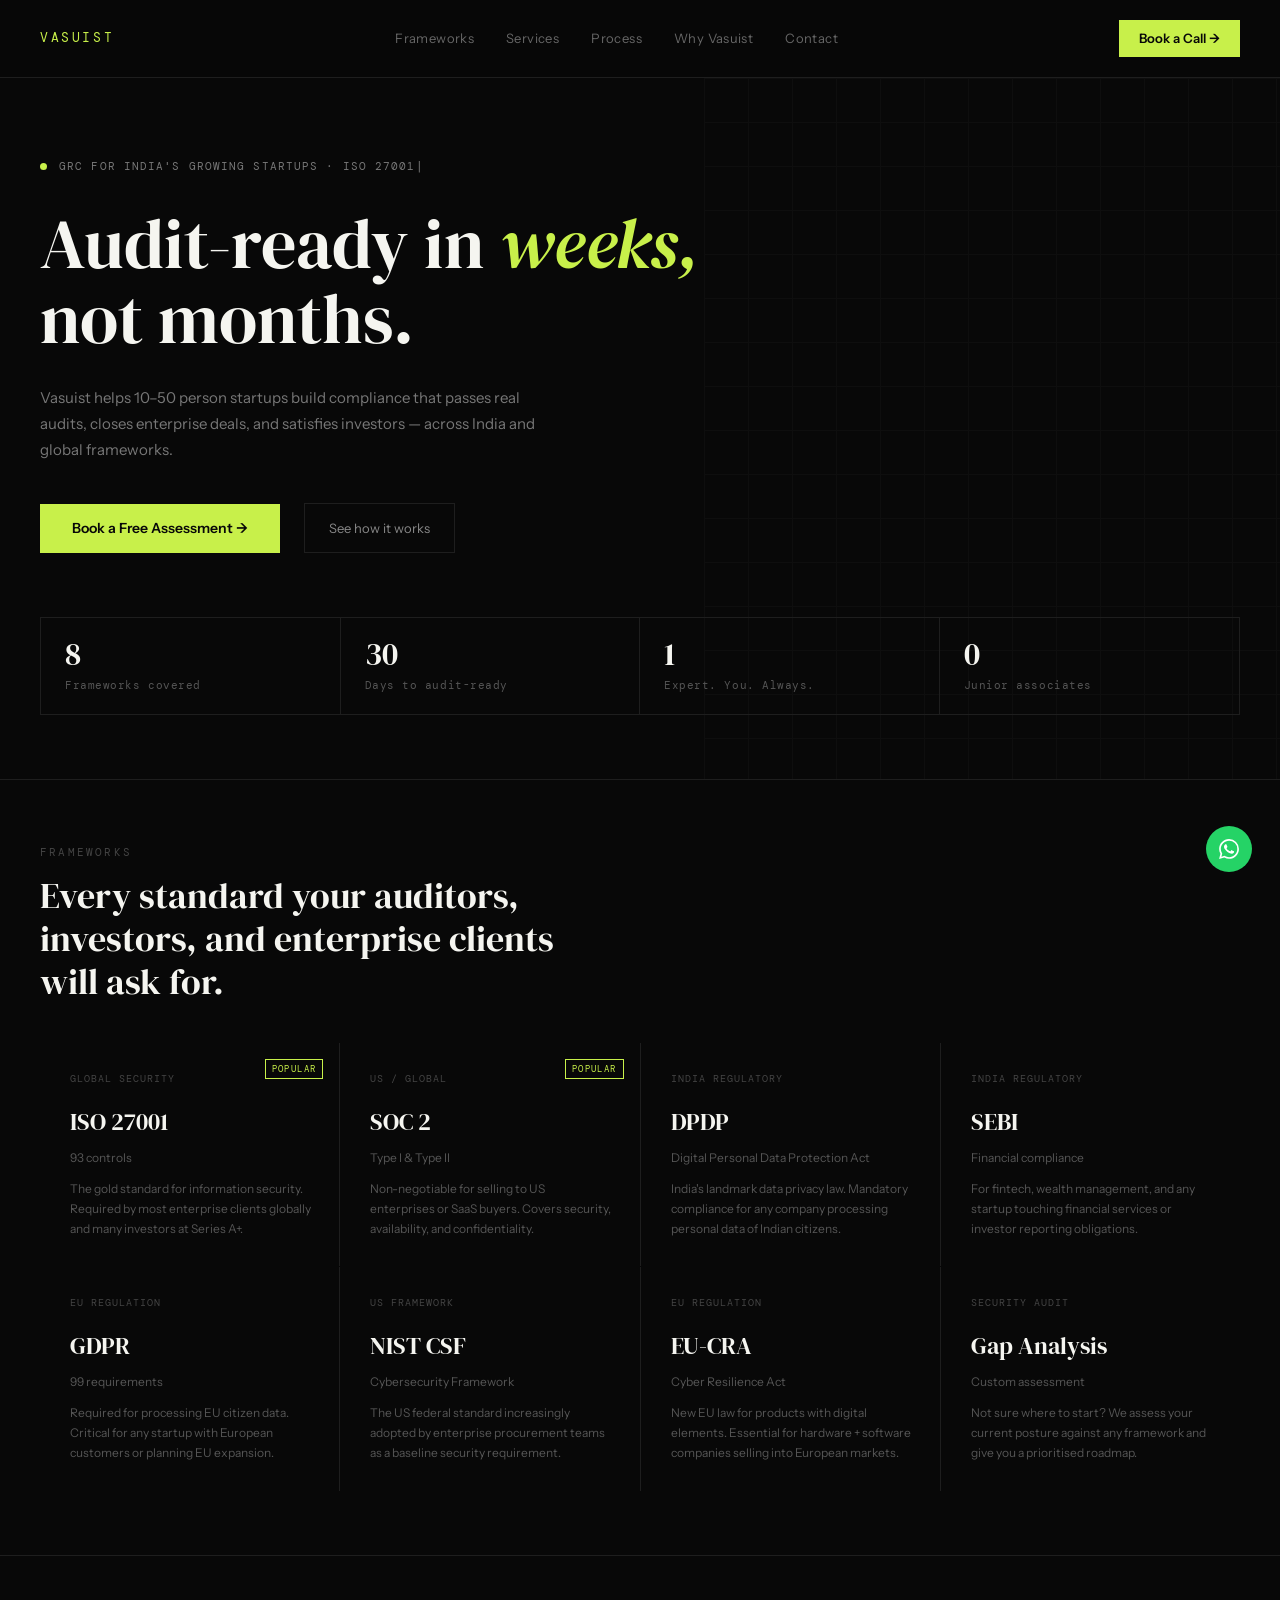
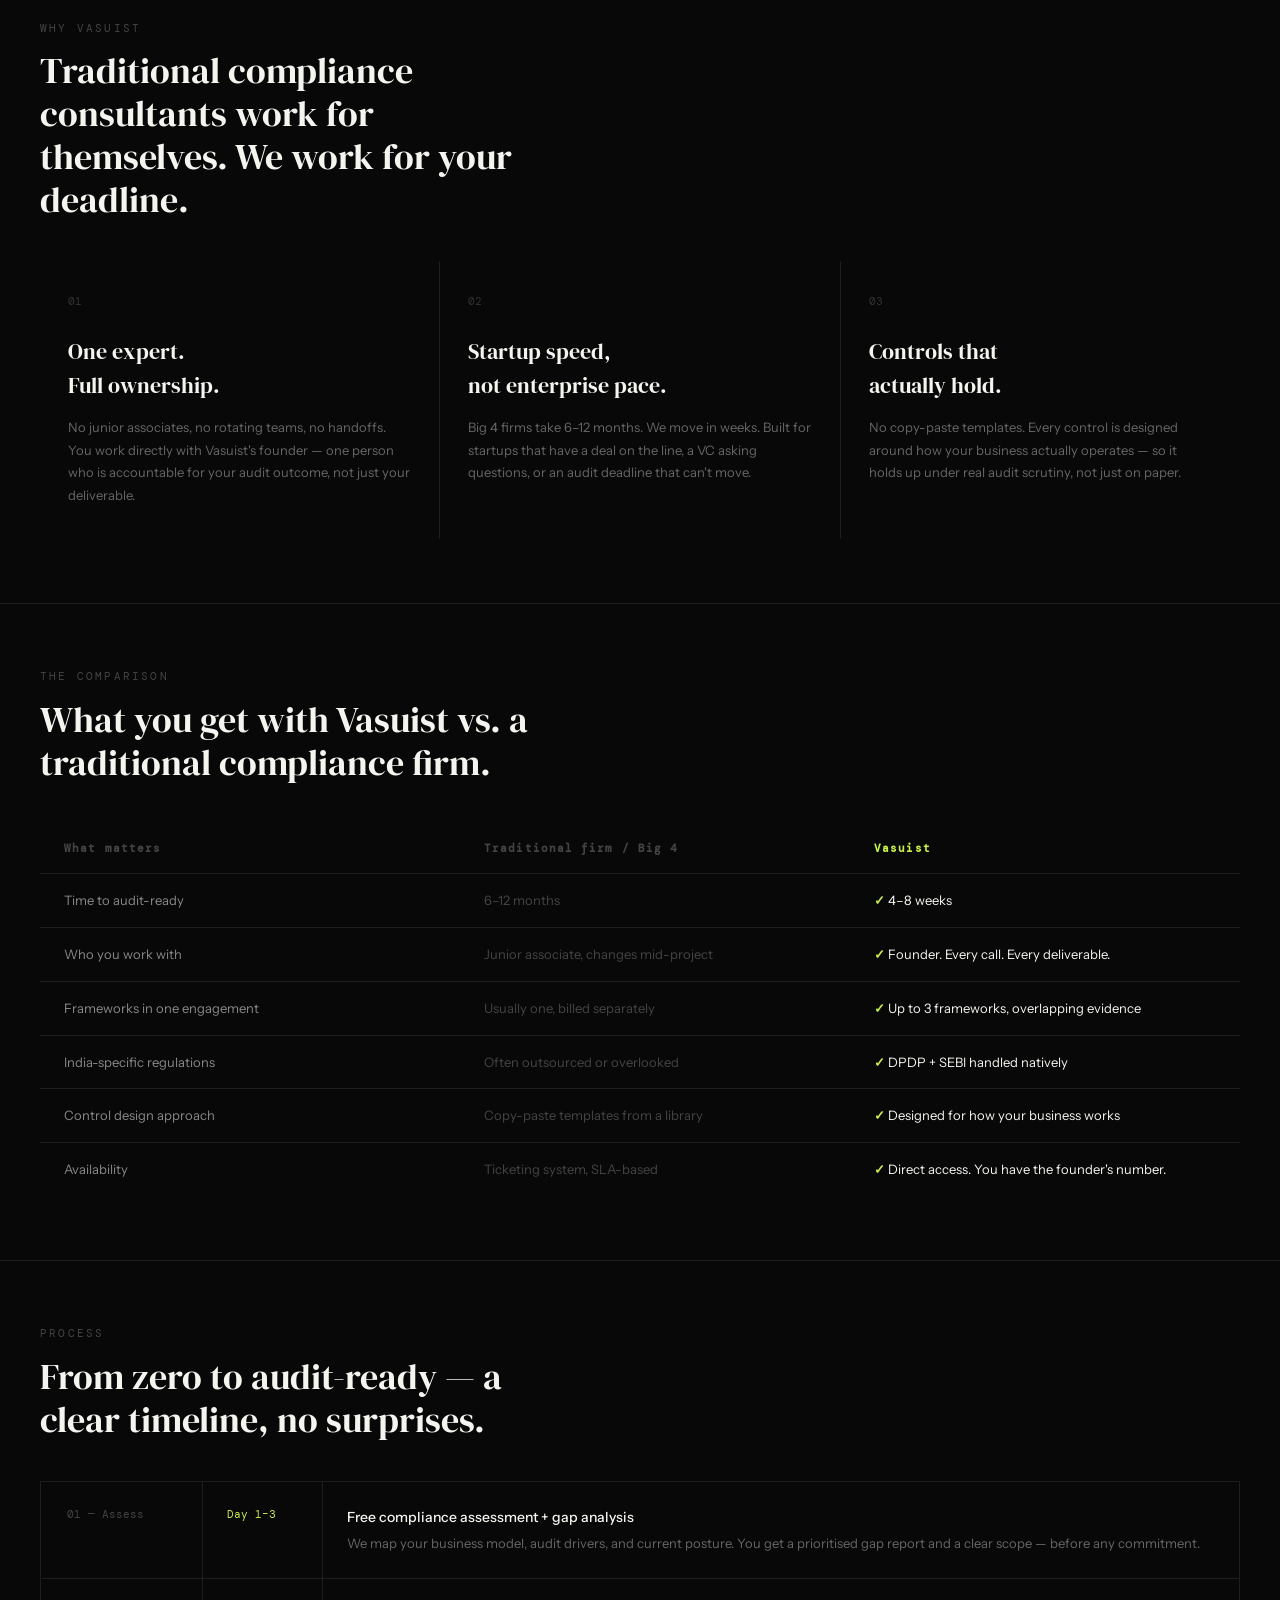
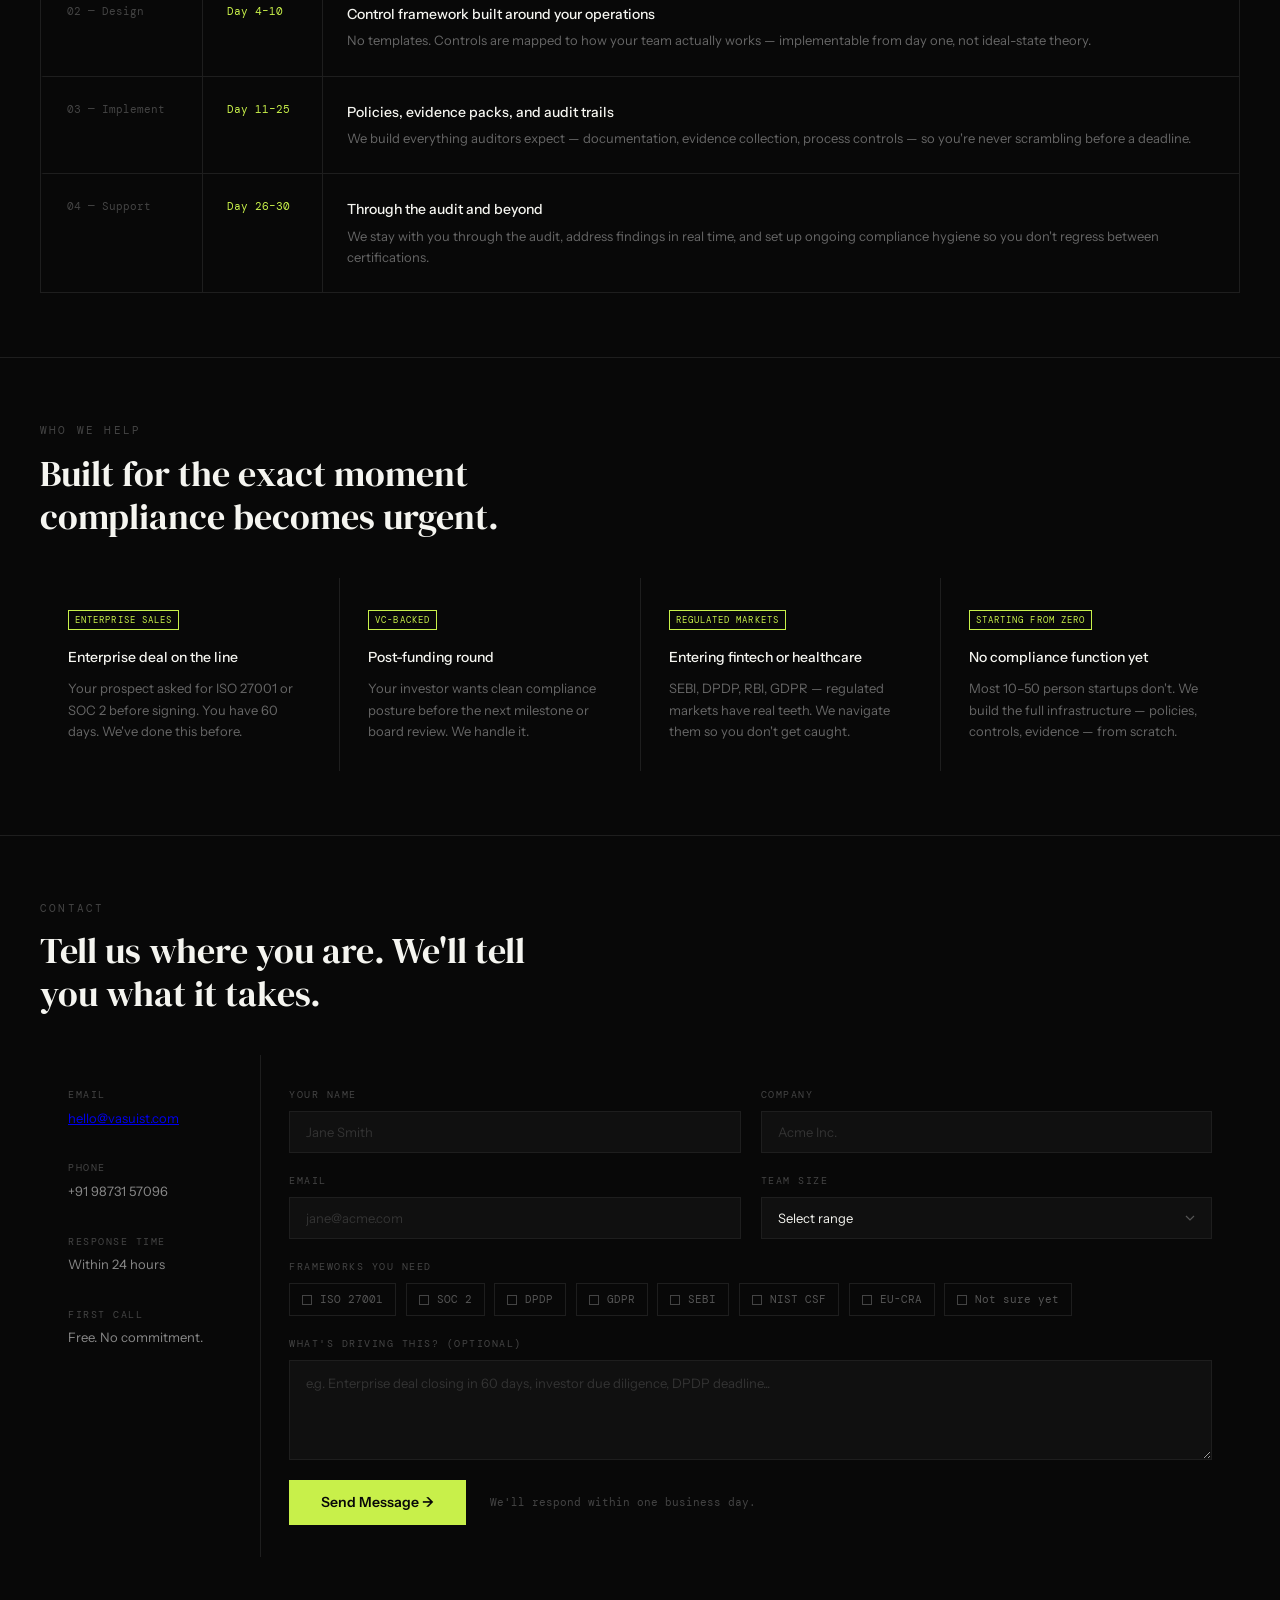
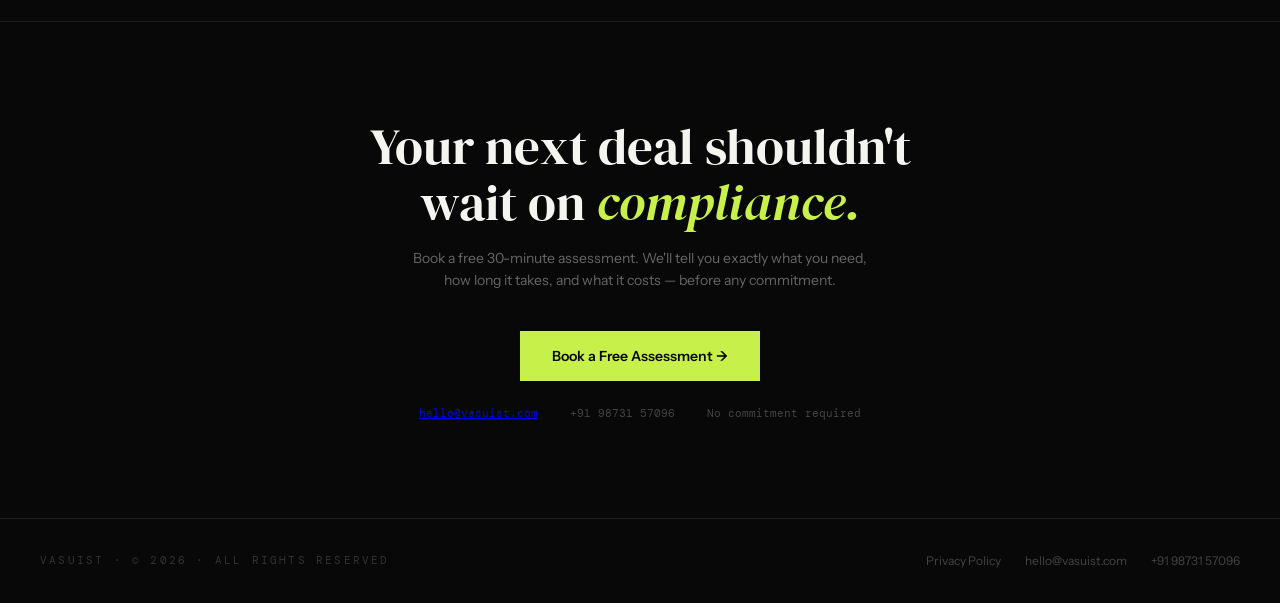
==== index.html @ 0c846eaf "Initial commit — Vasuist website" ====
<!doctype html>
<html lang="en">
  <head>
    <meta charset="UTF-8" />
    <meta name="viewport" content="width=device-width, initial-scale=1.0" />
    <title>Vasuist — Audit-Ready Security & Compliance</title>
    <meta
      name="description"
      content="Vasuist helps 10–50 person startups become audit-ready, enterprise-trusted, and investor-credible — across ISO 27001, SOC 2, DPDP, SEBI, GDPR, NIST, and EU-CRA."
    />
    <link rel="preconnect" href="https://fonts.googleapis.com" />
    <link rel="preconnect" href="https://fonts.gstatic.com" crossorigin />
    <link
      href="https://fonts.googleapis.com/css2?family=DM+Serif+Display:ital@0;1&family=DM+Mono:wght@400;500&family=Instrument+Sans:wght@400;500;600&display=swap"
      rel="stylesheet"
    />
    <link rel="stylesheet" href="style.css" />
  </head>
  <body>
    <!-- NAV -->
    <nav>
      <a href="#" class="nav-logo">VASUIST</a>
      <ul class="nav-links" id="nav-links">
        <li><a href="#frameworks">Frameworks</a></li>
        <li><a href="#services">Services</a></li>
        <li><a href="#process">Process</a></li>
        <li><a href="#why">Why Vasuist</a></li>
        <li><a href="#contact">Contact</a></li>
      </ul>
      <div class="nav-right">
        <a href="#" class="nav-cta em-link" data-u="hello" data-d="vasuist.com">Book a Call &rarr;</a>
        <button class="hamburger" id="hamburger" aria-label="Toggle menu">
          <span></span><span></span><span></span>
        </button>
      </div>
    </nav>
    <!-- MOBILE MENU -->
    <div class="mobile-menu" id="mobile-menu">
      <ul>
        <li><a href="#frameworks">Frameworks</a></li>
        <li><a href="#services">Services</a></li>
        <li><a href="#process">Process</a></li>
        <li><a href="#why">Why Vasuist</a></li>
        <li><a href="#contact">Contact</a></li>
      </ul>
      <a href="#" class="btn-primary em-link mobile-cta" data-u="hello" data-d="vasuist.com">Book a Free Assessment &rarr;</a>
    </div>

    <!-- HERO -->
    <section class="hero" id="home">
      <div class="bg-grid"></div>
      <div class="trust-bar reveal">
        <div class="trust-dot"></div>
        <span>GRC FOR INDIA'S GROWING STARTUPS &middot; <span id="typewriter" class="typewriter-text"></span><span class="typewriter-cursor">|</span></span>
      </div>
      <h1 class="reveal reveal-delay-1">Audit-ready in <em>weeks,</em><br />not months.</h1>
      <p class="hero-sub reveal reveal-delay-2">
        Vasuist helps 10&ndash;50 person startups build compliance that passes real
        audits, closes enterprise deals, and satisfies investors &mdash; across India
        and global frameworks.
      </p>
      <div class="hero-actions reveal reveal-delay-3">
        <a href="#" class="btn-primary em-link" data-u="hello" data-d="vasuist.com">Book a Free Assessment &rarr;</a>
        <a href="#process" class="btn-ghost">See how it works</a>
      </div>
      <div class="hero-metrics reveal reveal-delay-4">
        <div class="metric">
          <div class="num" data-count="8">0</div>
          <div class="lbl">Frameworks covered</div>
        </div>
        <div class="metric">
          <div class="num" data-count="30">0</div>
          <div class="lbl">Days to audit-ready</div>
        </div>
        <div class="metric">
          <div class="num" data-count="1">0</div>
          <div class="lbl">Expert. You. Always.</div>
        </div>
        <div class="metric">
          <div class="num" data-count="0">0</div>
          <div class="lbl">Junior associates</div>
        </div>
      </div>
    </section>

    <!-- WHATSAPP FLOAT -->
    <a href="https://wa.me/919873157096" target="_blank" rel="noopener" class="wa-float" aria-label="Chat on WhatsApp">
      <svg width="24" height="24" viewBox="0 0 24 24" fill="currentColor"><path d="M17.472 14.382c-.297-.149-1.758-.867-2.03-.967-.273-.099-.471-.148-.67.15-.197.297-.767.966-.94 1.164-.173.199-.347.223-.644.075-.297-.15-1.255-.463-2.39-1.475-.883-.788-1.48-1.761-1.653-2.059-.173-.297-.018-.458.13-.606.134-.133.298-.347.446-.52.149-.174.198-.298.298-.497.099-.198.05-.371-.025-.52-.075-.149-.669-1.612-.916-2.207-.242-.579-.487-.5-.669-.51-.173-.008-.371-.01-.57-.01-.198 0-.52.074-.792.372-.272.297-1.04 1.016-1.04 2.479 0 1.462 1.065 2.875 1.213 3.074.149.198 2.096 3.2 5.077 4.487.709.306 1.262.489 1.694.625.712.227 1.36.195 1.871.118.571-.085 1.758-.719 2.006-1.413.248-.694.248-1.289.173-1.413-.074-.124-.272-.198-.57-.347m-5.421 7.403h-.004a9.87 9.87 0 01-5.031-1.378l-.361-.214-3.741.982.998-3.648-.235-.374a9.86 9.86 0 01-1.51-5.26c.001-5.45 4.436-9.884 9.888-9.884 2.64 0 5.122 1.03 6.988 2.898a9.825 9.825 0 012.893 6.994c-.003 5.45-4.437 9.884-9.885 9.884m8.413-18.297A11.815 11.815 0 0012.05 0C5.495 0 .16 5.335.157 11.892c0 2.096.547 4.142 1.588 5.945L.057 24l6.305-1.654a11.882 11.882 0 005.683 1.448h.005c6.554 0 11.89-5.335 11.893-11.893a11.821 11.821 0 00-3.48-8.413z"/></svg>
      <span class="wa-label">WhatsApp</span>
    </a>

    <!-- FRAMEWORKS -->
    <section class="section" id="frameworks">
      <div class="section-header reveal">
        <div>
          <div class="sec-label">Frameworks</div>
          <div class="sec-title">
            Every standard your auditors, investors, and enterprise clients will
            ask for.
          </div>
        </div>
      </div>
      <div class="frameworks-grid reveal-grid">
        <div class="fw-card featured">
          <div class="fw-tag">GLOBAL SECURITY</div>
          <h3>ISO 27001</h3>
          <div class="controls">93 controls</div>
          <p>
            The gold standard for information security. Required by most
            enterprise clients globally and many investors at Series A+.
          </p>
        </div>
        <div class="fw-card featured">
          <div class="fw-tag">US / GLOBAL</div>
          <h3>SOC 2</h3>
          <div class="controls">Type I &amp; Type II</div>
          <p>
            Non-negotiable for selling to US enterprises or SaaS buyers. Covers
            security, availability, and confidentiality.
          </p>
        </div>
        <div class="fw-card">
          <div class="fw-tag">INDIA REGULATORY</div>
          <h3>DPDP</h3>
          <div class="controls">Digital Personal Data Protection Act</div>
          <p>
            India's landmark data privacy law. Mandatory compliance for any
            company processing personal data of Indian citizens.
          </p>
        </div>
        <div class="fw-card">
          <div class="fw-tag">INDIA REGULATORY</div>
          <h3>SEBI</h3>
          <div class="controls">Financial compliance</div>
          <p>
            For fintech, wealth management, and any startup touching financial
            services or investor reporting obligations.
          </p>
        </div>
      </div>
      <div class="fw-row reveal-grid">
        <div class="fw-card">
          <div class="fw-tag">EU REGULATION</div>
          <h3>GDPR</h3>
          <div class="controls">99 requirements</div>
          <p>
            Required for processing EU citizen data. Critical for any startup
            with European customers or planning EU expansion.
          </p>
        </div>
        <div class="fw-card">
          <div class="fw-tag">US FRAMEWORK</div>
          <h3>NIST CSF</h3>
          <div class="controls">Cybersecurity Framework</div>
          <p>
            The US federal standard increasingly adopted by enterprise
            procurement teams as a baseline security requirement.
          </p>
        </div>
        <div class="fw-card">
          <div class="fw-tag">EU REGULATION</div>
          <h3>EU-CRA</h3>
          <div class="controls">Cyber Resilience Act</div>
          <p>
            New EU law for products with digital elements. Essential for
            hardware + software companies selling into European markets.
          </p>
        </div>
        <div class="fw-card">
          <div class="fw-tag">SECURITY AUDIT</div>
          <h3>Gap Analysis</h3>
          <div class="controls">Custom assessment</div>
          <p>
            Not sure where to start? We assess your current posture against any
            framework and give you a prioritised roadmap.
          </p>
        </div>
      </div>
    </section>

    <!-- WHY VASUIST -->
    <section class="section" id="why">
      <div class="section-header reveal">
        <div>
          <div class="sec-label">Why Vasuist</div>
          <div class="sec-title">
            Traditional compliance consultants work for themselves. We work for
            your deadline.
          </div>
        </div>
      </div>
      <div class="why-grid reveal-grid">
        <div class="why-card">
          <div class="why-num">01</div>
          <h3>One expert.<br />Full ownership.</h3>
          <p>
            No junior associates, no rotating teams, no handoffs. You work
            directly with Vasuist's founder — one person who is accountable for
            your audit outcome, not just your deliverable.
          </p>
        </div>
        <div class="why-card">
          <div class="why-num">02</div>
          <h3>Startup speed,<br />not enterprise pace.</h3>
          <p>
            Big 4 firms take 6–12 months. We move in weeks. Built for startups
            that have a deal on the line, a VC asking questions, or an audit
            deadline that can't move.
          </p>
        </div>
        <div class="why-card">
          <div class="why-num">03</div>
          <h3>Controls that<br />actually hold.</h3>
          <p>
            No copy-paste templates. Every control is designed around how your
            business actually operates — so it holds up under real audit
            scrutiny, not just on paper.
          </p>
        </div>
      </div>
    </section>

    <!-- COMPARISON -->
    <section class="section" id="services">
      <div class="section-header reveal">
        <div>
          <div class="sec-label">The Comparison</div>
          <div class="sec-title">
            What you get with Vasuist vs. a traditional compliance firm.
          </div>
        </div>
      </div>
      <table class="compare-table reveal">
        <thead>
          <tr>
            <th style="width: 35%">What matters</th>
            <th style="width: 32.5%">Traditional firm / Big 4</th>
            <th class="col-us-head" style="width: 32.5%">Vasuist</th>
          </tr>
        </thead>
        <tbody>
          <tr>
            <td class="row-label">Time to audit-ready</td>
            <td>6–12 months</td>
            <td class="col-us tick">4–8 weeks</td>
          </tr>
          <tr>
            <td class="row-label">Who you work with</td>
            <td>Junior associate, changes mid-project</td>
            <td class="col-us tick">Founder. Every call. Every deliverable.</td>
          </tr>
          <tr>
            <td class="row-label">Frameworks in one engagement</td>
            <td>Usually one, billed separately</td>
            <td class="col-us tick">
              Up to 3 frameworks, overlapping evidence
            </td>
          </tr>
          <tr>
            <td class="row-label">India-specific regulations</td>
            <td>Often outsourced or overlooked</td>
            <td class="col-us tick">DPDP + SEBI handled natively</td>
          </tr>
          <tr>
            <td class="row-label">Control design approach</td>
            <td>Copy-paste templates from a library</td>
            <td class="col-us tick">Designed for how your business works</td>
          </tr>
          <tr>
            <td class="row-label">Availability</td>
            <td>Ticketing system, SLA-based</td>
            <td class="col-us tick">
              Direct access. You have the founder's number.
            </td>
          </tr>
        </tbody>
      </table>
    </section>

    <!-- PROCESS -->
    <section class="section" id="process">
      <div class="section-header reveal">
        <div>
          <div class="sec-label">Process</div>
          <div class="sec-title">
            From zero to audit-ready — a clear timeline, no surprises.
          </div>
        </div>
      </div>
      <div class="process-rows reveal-stagger">
        <div class="proc-row">
          <div class="proc-step">01 — Assess</div>
          <div class="proc-time">Day 1–3</div>
          <div class="proc-content">
            <h4>Free compliance assessment + gap analysis</h4>
            <p>
              We map your business model, audit drivers, and current posture.
              You get a prioritised gap report and a clear scope — before any
              commitment.
            </p>
          </div>
        </div>
        <div class="proc-row">
          <div class="proc-step">02 — Design</div>
          <div class="proc-time">Day 4–10</div>
          <div class="proc-content">
            <h4>Control framework built around your operations</h4>
            <p>
              No templates. Controls are mapped to how your team actually works
              — implementable from day one, not ideal-state theory.
            </p>
          </div>
        </div>
        <div class="proc-row">
          <div class="proc-step">03 — Implement</div>
          <div class="proc-time">Day 11–25</div>
          <div class="proc-content">
            <h4>Policies, evidence packs, and audit trails</h4>
            <p>
              We build everything auditors expect — documentation, evidence
              collection, process controls — so you're never scrambling before a
              deadline.
            </p>
          </div>
        </div>
        <div class="proc-row">
          <div class="proc-step">04 — Support</div>
          <div class="proc-time">Day 26–30</div>
          <div class="proc-content">
            <h4>Through the audit and beyond</h4>
            <p>
              We stay with you through the audit, address findings in real time,
              and set up ongoing compliance hygiene so you don't regress between
              certifications.
            </p>
          </div>
        </div>
      </div>
    </section>

    <!-- WHO WE HELP -->
    <section class="section">
      <div class="section-header reveal">
        <div>
          <div class="sec-label">Who we help</div>
          <div class="sec-title">
            Built for the exact moment compliance becomes urgent.
          </div>
        </div>
      </div>
      <div class="who-grid reveal-grid">
        <div class="who-card">
          <div class="who-tag">ENTERPRISE SALES</div>
          <h4>Enterprise deal on the line</h4>
          <p>
            Your prospect asked for ISO 27001 or SOC 2 before signing. You have
            60 days. We've done this before.
          </p>
        </div>
        <div class="who-card">
          <div class="who-tag">VC-BACKED</div>
          <h4>Post-funding round</h4>
          <p>
            Your investor wants clean compliance posture before the next
            milestone or board review. We handle it.
          </p>
        </div>
        <div class="who-card">
          <div class="who-tag">REGULATED MARKETS</div>
          <h4>Entering fintech or healthcare</h4>
          <p>
            SEBI, DPDP, RBI, GDPR — regulated markets have real teeth. We
            navigate them so you don't get caught.
          </p>
        </div>
        <div class="who-card">
          <div class="who-tag">STARTING FROM ZERO</div>
          <h4>No compliance function yet</h4>
          <p>
            Most 10–50 person startups don't. We build the full infrastructure —
            policies, controls, evidence — from scratch.
          </p>
        </div>
      </div>
    </section>

    <!-- CONTACT FORM -->
    <section class="section" id="contact">
      <div class="section-header reveal">
        <div>
          <div class="sec-label">Contact</div>
          <div class="sec-title">
            Tell us where you are. We'll tell you what it takes.
          </div>
        </div>
      </div>
      <div class="contact-layout reveal">
        <div class="contact-meta">
          <div class="contact-meta-item">
            <div class="contact-meta-label">EMAIL</div>
            <div class="contact-meta-value"><a href="#" class="em-link" data-u="hello" data-d="vasuist.com">hello&#64;vasuist.com</a></div>
          </div>
          <div class="contact-meta-item">
            <div class="contact-meta-label">PHONE</div>
            <div class="contact-meta-value">+91 98731 57096</div>
          </div>
          <div class="contact-meta-item">
            <div class="contact-meta-label">RESPONSE TIME</div>
            <div class="contact-meta-value">Within 24 hours</div>
          </div>
          <div class="contact-meta-item">
            <div class="contact-meta-label">FIRST CALL</div>
            <div class="contact-meta-value">Free. No commitment.</div>
          </div>
        </div>
        <form class="contact-form" onsubmit="handleFormSubmit(event)">
          <div class="form-row">
            <div class="form-field">
              <label class="form-label" for="cf-name">YOUR NAME</label>
              <input class="form-input" type="text" id="cf-name" name="name" placeholder="Jane Smith" required />
            </div>
            <div class="form-field">
              <label class="form-label" for="cf-company">COMPANY</label>
              <input class="form-input" type="text" id="cf-company" name="company" placeholder="Acme Inc." required />
            </div>
          </div>
          <div class="form-row">
            <div class="form-field">
              <label class="form-label" for="cf-email">EMAIL</label>
              <input class="form-input" type="email" id="cf-email" name="email" placeholder="jane@acme.com" required />
            </div>
            <div class="form-field">
              <label class="form-label" for="cf-size">TEAM SIZE</label>
              <select class="form-input form-select" id="cf-size" name="size">
                <option value="" disabled selected>Select range</option>
                <option value="1-10">1–10 people</option>
                <option value="11-25">11–25 people</option>
                <option value="26-50">26–50 people</option>
                <option value="50+">50+ people</option>
              </select>
            </div>
          </div>
          <div class="form-field">
            <label class="form-label">FRAMEWORKS YOU NEED</label>
            <div class="form-checkboxes">
              <label class="form-checkbox"><input type="checkbox" name="fw" value="iso27001" /><span>ISO 27001</span></label>
              <label class="form-checkbox"><input type="checkbox" name="fw" value="soc2" /><span>SOC 2</span></label>
              <label class="form-checkbox"><input type="checkbox" name="fw" value="dpdp" /><span>DPDP</span></label>
              <label class="form-checkbox"><input type="checkbox" name="fw" value="gdpr" /><span>GDPR</span></label>
              <label class="form-checkbox"><input type="checkbox" name="fw" value="sebi" /><span>SEBI</span></label>
              <label class="form-checkbox"><input type="checkbox" name="fw" value="nist" /><span>NIST CSF</span></label>
              <label class="form-checkbox"><input type="checkbox" name="fw" value="eucra" /><span>EU-CRA</span></label>
              <label class="form-checkbox"><input type="checkbox" name="fw" value="unsure" /><span>Not sure yet</span></label>
            </div>
          </div>
          <div class="form-field">
            <label class="form-label" for="cf-message">WHAT'S DRIVING THIS? (OPTIONAL)</label>
            <textarea class="form-input form-textarea" id="cf-message" name="message" placeholder="e.g. Enterprise deal closing in 60 days, investor due diligence, DPDP deadline..."></textarea>
          </div>
          <div class="form-footer">
            <button type="submit" class="btn-primary form-submit">Send Message →</button>
            <span class="form-note">We'll respond within one business day.</span>
          </div>
          <div class="form-error" id="form-error"></div>
          <div class="form-success" id="form-success">
            <div class="form-success-icon">✓</div>
            <div>
              <div class="form-success-title">Message received.</div>
              <div class="form-success-sub">Expect a reply within 24 hours.</div>
            </div>
          </div>
        </form>
      </div>
    </section>

    <!-- CTA -->
    <section class="cta-block reveal">
      <h2>Your next deal shouldn't<br />wait on <em>compliance.</em></h2>
      <p>
        Book a free 30-minute assessment. We'll tell you exactly what you need,
        how long it takes, and what it costs — before any commitment.
      </p>
      <a href="#" class="btn-primary em-link" data-u="hello" data-d="vasuist.com">Book a Free Assessment →</a>
      <div class="cta-meta">
        <span><a href="#" class="em-link" data-u="hello" data-d="vasuist.com">hello&#64;vasuist.com</a></span>
        <span>+91 98731 57096</span>
        <span>No commitment required</span>
      </div>
    </section>

    <!-- FOOTER -->
    <footer>
      <span class="footer-logo">VASUIST · © 2026 · ALL RIGHTS RESERVED</span>
      <div class="footer-links">
        <a href="/privacy.html">Privacy Policy</a>
        <a href="#" class="em-link" data-u="hello" data-d="vasuist.com">hello&#64;vasuist.com</a>
        <a href="tel:+919873157096">+91 98731 57096</a>
      </div>
    </footer>

    <script>
    // ── EMAIL ASSEMBLY ──
    document.querySelectorAll('.em-link').forEach(function(el) {
      var addr = el.getAttribute('data-u') + '@' + el.getAttribute('data-d');
      el.href = 'mail' + 'to:' + addr;
    });

    // ── HAMBURGER MENU ──
    const hamburger = document.getElementById('hamburger');
    const mobileMenu = document.getElementById('mobile-menu');
    hamburger.addEventListener('click', function() {
      hamburger.classList.toggle('open');
      mobileMenu.classList.toggle('open');
    });
    // Close on link click
    mobileMenu.querySelectorAll('a').forEach(function(a) {
      a.addEventListener('click', function() {
        hamburger.classList.remove('open');
        mobileMenu.classList.remove('open');
      });
    });

    // ── TYPEWRITER ──
    const words = ['ISO 27001', 'SOC 2', 'DPDP', 'GDPR', 'SEBI', 'NIST CSF', 'EU-CRA'];
    let wi = 0, ci = 0, deleting = false;
    const tw = document.getElementById('typewriter');
    function typeLoop() {
      const word = words[wi];
      if (!deleting) {
        tw.textContent = word.slice(0, ci + 1);
        ci++;
        if (ci === word.length) { deleting = true; setTimeout(typeLoop, 1600); return; }
        setTimeout(typeLoop, 90);
      } else {
        tw.textContent = word.slice(0, ci - 1);
        ci--;
        if (ci === 0) { deleting = false; wi = (wi + 1) % words.length; setTimeout(typeLoop, 300); return; }
        setTimeout(typeLoop, 50);
      }
    }
    setTimeout(typeLoop, 800);

    // ── SCROLL REVEAL ──
    const revealObserver = new IntersectionObserver(function(entries) {
      entries.forEach(function(entry) {
        if (entry.isIntersecting) {
          entry.target.classList.add('revealed');
          revealObserver.unobserve(entry.target);
        }
      });
    }, { threshold: 0.1, rootMargin: '0px 0px -60px 0px' });

    document.querySelectorAll('.reveal, .reveal-grid, .reveal-stagger, .section-header').forEach(function(el) {
      revealObserver.observe(el);
    });

    // Stagger children of reveal-grid
    document.querySelectorAll('.reveal-grid').forEach(function(grid) {
      Array.from(grid.children).forEach(function(child, i) {
        child.style.transitionDelay = (i * 0.08) + 's';
        child.classList.add('reveal-child');
      });
    });

    // Stagger process rows
    document.querySelectorAll('.reveal-stagger .proc-row').forEach(function(row, i) {
      row.style.transitionDelay = (i * 0.1) + 's';
      row.classList.add('reveal-child');
    });

    // ── COUNTER ANIMATION ──
    const counterObserver = new IntersectionObserver(function(entries) {
      entries.forEach(function(entry) {
        if (entry.isIntersecting) {
          const el = entry.target;
          const target = parseInt(el.getAttribute('data-count'));
          if (target === 0) { el.textContent = '0'; counterObserver.unobserve(el); return; }
          let current = 0;
          const duration = 1200;
          const step = Math.ceil(target / (duration / 16));
          const timer = setInterval(function() {
            current = Math.min(current + step, target);
            el.textContent = current;
            if (current >= target) clearInterval(timer);
          }, 16);
          counterObserver.unobserve(el);
        }
      });
    }, { threshold: 0.5 });
    document.querySelectorAll('.num[data-count]').forEach(function(el) {
      counterObserver.observe(el);
    });

    // ── ACTIVE NAV ON SCROLL ──
    const sections = document.querySelectorAll('section[id]');
    const navLinks = document.querySelectorAll('.nav-links a, .mobile-menu a');
    const navObserver = new IntersectionObserver(function(entries) {
      entries.forEach(function(entry) {
        if (entry.isIntersecting) {
          navLinks.forEach(function(a) {
            a.classList.remove('active');
            if (a.getAttribute('href') === '#' + entry.target.id) a.classList.add('active');
          });
        }
      });
    }, { threshold: 0.3 });
    sections.forEach(function(s) { navObserver.observe(s); });

    // ── FORM SUBMIT ──
    async function handleFormSubmit(e) {
      e.preventDefault();
      const form     = e.target;
      const btn      = form.querySelector('.form-submit');
      const footer   = form.querySelector('.form-footer');
      const success  = document.getElementById('form-success');
      const errorBox = document.getElementById('form-error');
      btn.disabled    = true;
      btn.textContent = 'Sending…';
      errorBox.style.display = 'none';
      try {
        const res  = await fetch('contact.php', { method: 'POST', body: new FormData(form) });
        const json = await res.json();
        if (json.success) {
          footer.style.display  = 'none';
          success.style.display = 'flex';
        } else {
          errorBox.textContent   = json.message || 'Something went wrong. Please try again.';
          errorBox.style.display = 'block';
          btn.disabled           = false;
          btn.textContent        = 'Send Message →';
        }
      } catch (err) {
        errorBox.textContent   = 'Could not send. Please email us directly at hello@vasuist.com';
        errorBox.style.display = 'block';
        btn.disabled           = false;
        btn.textContent        = 'Send Message →';
      }
    }
    </script>
  </body>
</html>
---- style.css ----
*,
*::before,
*::after {
  box-sizing: border-box;
  margin: 0;
  padding: 0;
}

:root {
  --black: #080808;
  --surface: #101010;
  --surface2: #161616;
  --white: #f5f5f0;
  --accent: #c8f04a;
  --muted: #555555;
  --border: #1e1e1e;
  --serif: "DM Serif Display", serif;
  --sans: "Instrument Sans", sans-serif;
  --mono: "DM Mono", monospace;
}

html {
  scroll-behavior: smooth;
}

body {
  background: var(--black);
  color: var(--white);
  font-family: var(--sans);
  font-size: 15px;
  line-height: 1.6;
  -webkit-font-smoothing: antialiased;
}

/* ── NAV ── */
nav {
  display: flex;
  justify-content: space-between;
  align-items: center;
  padding: 1.25rem 2.5rem;
  border-bottom: 0.5px solid var(--border);
  position: sticky;
  top: 0;
  background: rgba(8, 8, 8, 0.96);
  backdrop-filter: blur(10px);
  -webkit-backdrop-filter: blur(10px);
  z-index: 100;
}

.nav-logo {
  font-family: var(--mono);
  font-size: 13px;
  letter-spacing: 0.2em;
  color: var(--accent);
  text-decoration: none;
}

.nav-links {
  display: flex;
  gap: 2rem;
  list-style: none;
}

.nav-links a {
  font-size: 13px;
  color: #666;
  text-decoration: none;
  letter-spacing: 0.03em;
  transition: color 0.1s;
}

.nav-links a:hover {
  color: var(--white);
}

.nav-cta {
  background: var(--accent);
  color: var(--black);
  font-family: var(--sans);
  font-size: 13px;
  font-weight: 600;
  padding: 0.5rem 1.25rem;
  border: none;
  cursor: pointer;
  text-decoration: none;
  display: inline-block;
  transition: opacity 0.12s;
}

.nav-cta:hover {
  opacity: 0.88;
}


/* ── HERO ── */
.hero {
  padding: 5rem 2.5rem 4rem;
  border-bottom: 0.5px solid var(--border);
  position: relative;
  overflow: hidden;
}

.bg-grid {
  position: absolute;
  right: 0;
  top: 0;
  bottom: 0;
  width: 45%;
  opacity: 0.025;
  background-image:
    linear-gradient(#fff 1px, transparent 1px),
    linear-gradient(90deg, #fff 1px, transparent 1px);
  background-size: 44px 44px;
  pointer-events: none;
}

.trust-bar {
  display: flex;
  align-items: center;
  gap: 0.75rem;
  margin-bottom: 2rem;
}

.trust-dot {
  width: 7px;
  height: 7px;
  background: var(--accent);
  border-radius: 50%;
  flex-shrink: 0;
}

.trust-bar span {
  font-family: var(--mono);
  font-size: 11px;
  color: #777;
  letter-spacing: 0.1em;
}

.hero h1 {
  font-family: var(--serif);
  font-size: clamp(2.6rem, 5.5vw, 4.8rem);
  font-weight: 400;
  line-height: 1.06;
  max-width: 820px;
  color: var(--white);
  margin-bottom: 1.75rem;
}

.hero h1 em {
  font-style: italic;
  color: var(--accent);
}

.hero-sub {
  font-size: 15px;
  color: #777;
  max-width: 520px;
  line-height: 1.75;
  margin-bottom: 2.5rem;
}

.hero-actions {
  display: flex;
  align-items: center;
  gap: 1.5rem;
  margin-bottom: 4rem;
  flex-wrap: wrap;
}

.btn-primary {
  background: var(--accent);
  color: var(--black);
  font-family: var(--sans);
  font-size: 14px;
  font-weight: 600;
  padding: 0.85rem 2rem;
  border: none;
  cursor: pointer;
  text-decoration: none;
  display: inline-block;
  transition: opacity 0.12s;
}

.btn-primary:hover {
  opacity: 0.88;
}

.btn-ghost {
  font-size: 13px;
  color: #888;
  cursor: pointer;
  border: 0.5px solid var(--border);
  background: none;
  padding: 0.85rem 1.5rem;
  text-decoration: none;
  display: inline-block;
  transition:
    border-color 0.2s,
    color 0.2s;
}

.btn-ghost:hover {
  border-color: #444;
  color: var(--white);
}

.hero-metrics {
  display: grid;
  grid-template-columns: repeat(4, 1fr);
  border: 0.5px solid var(--border);
}

.metric {
  padding: 1.25rem 1.5rem;
  border-right: 0.5px solid var(--border);
}

.metric:last-child {
  border-right: none;
}

.metric .num {
  font-family: var(--serif);
  font-size: 2rem;
  color: var(--white);
  line-height: 1;
}

.metric .lbl {
  font-size: 11px;
  color: #555;
  letter-spacing: 0.05em;
  margin-top: 0.4rem;
  font-family: var(--mono);
}

/* ── SECTIONS ── */
.section {
  padding: 4rem 2.5rem;
  border-bottom: 0.5px solid var(--border);
}

.section-header {
  display: flex;
  justify-content: space-between;
  align-items: flex-end;
  margin-bottom: 2.5rem;
}

.sec-label {
  font-family: var(--mono);
  font-size: 11px;
  color: #444;
  letter-spacing: 0.2em;
  text-transform: uppercase;
  margin-bottom: 0.75rem;
}

.sec-title {
  font-family: var(--serif);
  font-size: clamp(1.6rem, 2.8vw, 2.4rem);
  font-weight: 400;
  color: var(--white);
  max-width: 520px;
  line-height: 1.2;
}

/* ── FRAMEWORKS ── */
.frameworks-grid {
  display: grid;
  grid-template-columns: repeat(4, 1fr);
  gap: 1px;
  background: var(--border);
}

.fw-row {
  display: grid;
  grid-template-columns: repeat(4, 1fr);
  gap: 1px;
  background: var(--border);
  margin-top: 1px;
}

.fw-card {
  background: var(--black);
  padding: 1.75rem;
  cursor: default;
  transition: background 0.12s, border-left-color 0.12s, transform 0.12s;
  position: relative;
  border-left: 2px solid transparent;
}

.fw-card:hover {
  background: var(--surface);
}

.fw-card.featured::before {
  content: "POPULAR";
  position: absolute;
  top: 1rem;
  right: 1rem;
  font-family: var(--mono);
  font-size: 9px;
  letter-spacing: 0.15em;
  color: var(--accent);
  border: 0.5px solid var(--accent);
  padding: 2px 6px;
}

.fw-tag {
  font-family: var(--mono);
  font-size: 10px;
  color: #444;
  letter-spacing: 0.1em;
  margin-bottom: 1rem;
}

.fw-card h3 {
  font-family: var(--serif);
  font-size: 1.5rem;
  font-weight: 400;
  color: var(--white);
  margin-bottom: 0.4rem;
}

.fw-card .controls {
  font-size: 12px;
  color: #555;
  margin-bottom: 0.75rem;
}

.fw-card p {
  font-size: 12px;
  color: #555;
  line-height: 1.65;
}

/* ── WHY ── */
.why-grid {
  display: grid;
  grid-template-columns: repeat(3, 1fr);
  gap: 1px;
  background: var(--border);
}

.why-card {
  background: var(--black);
  padding: 2rem 1.75rem;
  transition: background 0.12s, transform 0.12s;
}

.why-card:hover {
  background: var(--surface);
}

.why-num {
  font-family: var(--mono);
  font-size: 11px;
  color: #333;
  margin-bottom: 1.5rem;
}

.why-card h3 {
  font-family: var(--serif);
  font-size: 1.35rem;
  font-weight: 400;
  color: var(--white);
  margin-bottom: 0.75rem;
}

.why-card p {
  font-size: 13px;
  color: #666;
  line-height: 1.75;
}

/* ── COMPARE TABLE ── */
.compare-table {
  width: 100%;
  border-collapse: collapse;
}

.compare-table th {
  text-align: left;
  font-family: var(--mono);
  font-size: 11px;
  letter-spacing: 0.1em;
  color: #444;
  padding: 1rem 1.5rem;
  border-bottom: 0.5px solid var(--border);
}

.compare-table th.col-us-head {
  color: var(--accent);
}

.compare-table td {
  padding: 1rem 1.5rem;
  font-size: 13px;
  border-bottom: 0.5px solid var(--border);
  color: #444;
}

.compare-table tr:last-child td {
  border-bottom: none;
}

.compare-table td.row-label {
  color: #888;
}

.compare-table td.col-us {
  color: var(--white);
}

.compare-table td.col-us.tick::before {
  content: "✓ ";
  color: var(--accent);
  font-weight: 600;
}

/* ── PROCESS ── */
.process-rows {
  border: 0.5px solid var(--border);
}

.proc-row {
  display: grid;
  grid-template-columns: 160px 120px 1fr;
  border-bottom: 0.5px solid var(--border);
  transition: background 0.12s, border-left-color 0.12s;
  border-left: 2px solid transparent;
}

.proc-row:last-child {
  border-bottom: none;
}

.proc-step {
  padding: 1.5rem;
  border-right: 0.5px solid var(--border);
  font-family: var(--mono);
  font-size: 11px;
  color: #444;
  display: flex;
  align-items: flex-start;
  transition: background 0.12s;
}

.proc-time {
  padding: 1.5rem;
  border-right: 0.5px solid var(--border);
  font-family: var(--mono);
  font-size: 11px;
  color: var(--accent);
  display: flex;
  align-items: flex-start;
  transition: background 0.12s;
}

.proc-content {
  padding: 1.5rem;
  transition: background 0.12s;
}

.proc-content h4 {
  font-size: 14px;
  font-weight: 500;
  color: var(--white);
  margin-bottom: 0.3rem;
}

.proc-content p {
  font-size: 13px;
  color: #666;
  line-height: 1.65;
}

/* ── WHO WE HELP ── */
.who-grid {
  display: grid;
  grid-template-columns: repeat(4, 1fr);
  gap: 1px;
  background: var(--border);
}

.who-card {
  background: var(--black);
  padding: 1.75rem;
  transition: background 0.12s, transform 0.12s;
}

.who-card:hover {
  background: var(--surface);
  transform: translateY(-3px);
}

.who-tag {
  display: inline-block;
  font-family: var(--mono);
  font-size: 9px;
  letter-spacing: 0.12em;
  color: var(--accent);
  border: 0.5px solid var(--accent);
  padding: 2px 6px;
  margin-bottom: 1rem;
}

.who-card h4 {
  font-size: 14px;
  font-weight: 500;
  color: var(--white);
  margin-bottom: 0.6rem;
}

.who-card p {
  font-size: 13px;
  color: #666;
  line-height: 1.65;
}

/* ── CTA ── */
.cta-block {
  padding: 6rem 2.5rem;
  text-align: center;
}

.cta-block h2 {
  font-family: var(--serif);
  font-size: clamp(2rem, 4vw, 3.8rem);
  font-weight: 400;
  line-height: 1.1;
  color: var(--white);
  margin-bottom: 1rem;
}

.cta-block h2 em {
  color: var(--accent);
  font-style: italic;
}

.cta-block p {
  font-size: 14px;
  color: #666;
  margin-bottom: 2.5rem;
  max-width: 460px;
  margin-left: auto;
  margin-right: auto;
  margin-top: 0;
}

.cta-meta {
  font-family: var(--mono);
  font-size: 11px;
  color: #444;
  display: flex;
  justify-content: center;
  gap: 2rem;
  margin-top: 1.5rem;
  flex-wrap: wrap;
}

/* ── FOOTER ── */
footer {
  padding: 2rem 2.5rem;
  display: flex;
  justify-content: space-between;
  align-items: center;
  border-top: 0.5px solid var(--border);
  flex-wrap: wrap;
  gap: 1rem;
}

.footer-logo {
  font-family: var(--mono);
  font-size: 11px;
  color: #333;
  letter-spacing: 0.2em;
}

.footer-links {
  display: flex;
  gap: 1.5rem;
  flex-wrap: wrap;
}

.footer-links a {
  font-size: 12px;
  color: #444;
  text-decoration: none;
  transition: color 0.1s;
}

.footer-links a:hover {
  color: #888;
}

/* ── CONTACT FORM ── */
.contact-layout {
  display: grid;
  grid-template-columns: 220px 1fr;
  gap: 1px;
  background: var(--border);
}

.contact-meta {
  background: var(--black);
  padding: 2rem 1.75rem;
  display: flex;
  flex-direction: column;
  gap: 2rem;
}

.contact-meta-label {
  font-family: var(--mono);
  font-size: 10px;
  letter-spacing: 0.15em;
  color: #444;
  margin-bottom: 0.35rem;
}

.contact-meta-value {
  font-size: 13px;
  color: #888;
  line-height: 1.5;
}

.contact-form {
  background: var(--black);
  padding: 2rem 1.75rem;
  display: flex;
  flex-direction: column;
  gap: 1.25rem;
}

.form-row {
  display: grid;
  grid-template-columns: 1fr 1fr;
  gap: 1.25rem;
}

.form-field {
  display: flex;
  flex-direction: column;
  gap: 0.5rem;
}

.form-label {
  font-family: var(--mono);
  font-size: 10px;
  letter-spacing: 0.15em;
  color: #444;
}

.form-input {
  background: var(--surface);
  border: 0.5px solid var(--border);
  color: var(--white);
  font-family: var(--sans);
  font-size: 13px;
  padding: 0.75rem 1rem;
  outline: none;
  transition: border-color 0.1s;
  width: 100%;
  appearance: none;
  -webkit-appearance: none;
}

.form-input::placeholder {
  color: #333;
}

.form-input:focus {
  border-color: var(--accent);
}

.form-select {
  cursor: pointer;
  background-image: url("data:image/svg+xml,%3Csvg xmlns='http://www.w3.org/2000/svg' width='10' height='6' fill='none'%3E%3Cpath d='M1 1l4 4 4-4' stroke='%23555' stroke-width='1.2'/%3E%3C/svg%3E");
  background-repeat: no-repeat;
  background-position: right 1rem center;
  padding-right: 2.5rem;
}

.form-select option {
  background: var(--surface);
  color: var(--white);
}

.form-textarea {
  resize: vertical;
  min-height: 100px;
  font-family: var(--sans);
  line-height: 1.6;
}

.form-checkboxes {
  display: flex;
  flex-wrap: wrap;
  gap: 0.6rem;
}

.form-checkbox {
  display: flex;
  align-items: center;
  gap: 0.5rem;
  cursor: pointer;
  border: 0.5px solid var(--border);
  padding: 0.4rem 0.75rem;
  font-family: var(--mono);
  font-size: 11px;
  color: #555;
  transition: border-color 0.1s, color 0.1s;
}

.form-checkbox:hover {
  border-color: #444;
  color: #888;
}

.form-checkbox input[type="checkbox"] {
  appearance: none;
  -webkit-appearance: none;
  width: 10px;
  height: 10px;
  border: 0.5px solid #444;
  background: transparent;
  cursor: pointer;
  flex-shrink: 0;
  position: relative;
}

.form-checkbox input[type="checkbox"]:checked {
  background: var(--accent);
  border-color: var(--accent);
}

.form-checkbox input[type="checkbox"]:checked + span {
  color: var(--accent);
}

.form-footer {
  display: flex;
  align-items: center;
  gap: 1.5rem;
  flex-wrap: wrap;
}

.form-note {
  font-family: var(--mono);
  font-size: 11px;
  color: #444;
}

.form-submit:disabled {
  opacity: 0.5;
  cursor: not-allowed;
}

.form-error {
  display: none;
  font-family: var(--mono);
  font-size: 12px;
  color: #e05555;
  border: 0.5px solid #e05555;
  padding: 0.75rem 1rem;
}

.form-success {
  display: none;
  align-items: center;
  gap: 1rem;
  padding: 1.25rem 1.5rem;
  border: 0.5px solid var(--accent);
}

.form-success-icon {
  font-size: 1.25rem;
  color: var(--accent);
  font-weight: 600;
  line-height: 1;
}

.form-success-title {
  font-size: 14px;
  font-weight: 500;
  color: var(--white);
  margin-bottom: 0.2rem;
}

.form-success-sub {
  font-family: var(--mono);
  font-size: 11px;
  color: #555;
}

@media (max-width: 900px) {
  .contact-layout {
    grid-template-columns: 1fr;
  }
  .contact-meta {
    flex-direction: row;
    flex-wrap: wrap;
    gap: 1.5rem;
    border-bottom: 0.5px solid var(--border);
  }
}

@media (max-width: 560px) {
  .form-row {
    grid-template-columns: 1fr;
  }
  .contact-meta {
    flex-direction: column;
  }
}

@media (max-width: 900px) {
  nav {
    padding: 1rem 1.5rem;
  }
  .nav-links {
    display: none;
  }
  .hero {
    padding: 3rem 1.5rem 2.5rem;
  }
  .hero-metrics {
    grid-template-columns: repeat(2, 1fr);
  }
  .metric {
    border-right: none;
    border-bottom: 0.5px solid var(--border);
  }
  .metric:nth-child(odd) {
    border-right: 0.5px solid var(--border);
  }
  .metric:last-child,
  .metric:nth-last-child(2):nth-child(odd) {
    border-bottom: none;
  }
  .section {
    padding: 2.5rem 1.5rem;
  }
  .frameworks-grid,
  .fw-row {
    grid-template-columns: repeat(2, 1fr);
  }
  .why-grid {
    grid-template-columns: 1fr;
  }
  .proc-row {
    grid-template-columns: 1fr;
  }
  .proc-step,
  .proc-time {
    border-right: none;
    border-bottom: 0.5px solid var(--border);
  }
  .who-grid {
    grid-template-columns: repeat(2, 1fr);
  }
  .compare-table {
    font-size: 12px;
  }
  .compare-table th,
  .compare-table td {
    padding: 0.75rem 1rem;
  }
  footer {
    flex-direction: column;
    align-items: flex-start;
  }
}

@media (max-width: 560px) {
  .hero-metrics {
    grid-template-columns: 1fr 1fr;
  }
  .frameworks-grid,
  .fw-row {
    grid-template-columns: 1fr;
  }
  .who-grid {
    grid-template-columns: 1fr;
  }
  .hero-actions {
    flex-direction: column;
    align-items: flex-start;
  }
  .cta-meta {
    flex-direction: column;
    gap: 0.5rem;
  }
}

/* ── MOBILE HAMBURGER ── */
.nav-right {
  display: flex;
  align-items: center;
  gap: 1rem;
}

.hamburger {
  display: none;
  flex-direction: column;
  justify-content: center;
  gap: 5px;
  background: none;
  border: none;
  cursor: pointer;
  padding: 4px;
  width: 28px;
  height: 28px;
}

.hamburger span {
  display: block;
  width: 22px;
  height: 1.5px;
  background: var(--white);
  transition: transform 0.3s ease, opacity 0.3s ease;
  transform-origin: center;
}

.hamburger.open span:nth-child(1) { transform: translateY(6.5px) rotate(45deg); }
.hamburger.open span:nth-child(2) { opacity: 0; transform: scaleX(0); }
.hamburger.open span:nth-child(3) { transform: translateY(-6.5px) rotate(-45deg); }

.mobile-menu {
  display: none;
  flex-direction: column;
  gap: 0;
  background: rgba(8, 8, 8, 0.98);
  border-bottom: 0.5px solid var(--border);
  overflow: hidden;
  max-height: 0;
  transition: max-height 0.4s ease;
}

.mobile-menu.open {
  max-height: 400px;
}

.mobile-menu ul {
  list-style: none;
  padding: 0;
}

.mobile-menu ul li a {
  display: block;
  padding: 1rem 1.5rem;
  font-size: 14px;
  color: #888;
  text-decoration: none;
  border-bottom: 0.5px solid var(--border);
  transition: color 0.1s, background 0.1s;
}

.mobile-menu ul li a:hover {
  color: var(--white);
  background: var(--surface);
}

.mobile-cta {
  margin: 1.25rem 1.5rem;
  text-align: center;
}

/* ── TYPEWRITER ── */
.typewriter-text {
  color: var(--accent);
  font-family: var(--mono);
  font-size: 11px;
  letter-spacing: 0.1em;
}

.typewriter-cursor {
  color: var(--accent);
  font-family: var(--mono);
  font-size: 11px;
  animation: blink 0.8s step-end infinite;
  margin-left: 1px;
}

@keyframes blink {
  0%, 100% { opacity: 1; }
  50% { opacity: 0; }
}

/* ── SCROLL REVEAL ── */
.reveal,
.reveal-grid,
.reveal-stagger {
  opacity: 0;
  transform: translateY(28px);
  transition: opacity 0.6s ease, transform 0.6s ease;
}

.reveal.revealed,
.reveal-grid.revealed,
.reveal-stagger.revealed {
  opacity: 1;
  transform: translateY(0);
}

.reveal-child {
  opacity: 0;
  transform: translateY(20px);
  transition: opacity 0.5s ease, transform 0.5s ease;
}

.reveal-grid.revealed .reveal-child,
.reveal-stagger.revealed .reveal-child {
  opacity: 1;
  transform: translateY(0);
}

.reveal-delay-1 { transition-delay: 0.1s; }
.reveal-delay-2 { transition-delay: 0.2s; }
.reveal-delay-3 { transition-delay: 0.3s; }
.reveal-delay-4 { transition-delay: 0.45s; }

/* ── ACTIVE NAV LINK ── */
.nav-links a.active,
.mobile-menu a.active {
  color: var(--accent);
}

/* ── WHATSAPP FLOAT ── */
.wa-float {
  position: fixed;
  bottom: 1.75rem;
  right: 1.75rem;
  z-index: 999;
  background: #25d366;
  color: #fff;
  display: flex;
  align-items: center;
  justify-content: center;
  width: 46px;
  height: 46px;
  border-radius: 50%;
  text-decoration: none;
  box-shadow: none;
  transition: transform 0.15s ease, background 0.15s ease;
}

.wa-float svg {
  width: 20px;
  height: 20px;
  flex-shrink: 0;
}

.wa-float:hover {
  transform: translateY(-2px);
  background: #20c45e;
}

.wa-label {
  display: none;
}

/* ── HOVER ANIMATIONS ── */

/* Nav CTA pulse on hover */
.nav-cta {
  transition: opacity 0.12s, transform 0.12s;
}
.nav-cta:hover {
  opacity: 0.88;
  transform: translateY(-1px);
}

/* Buttons lift */
.btn-primary {
  transition: opacity 0.12s, transform 0.12s, box-shadow 0.12s;
}
.btn-primary:hover {
  opacity: 1;
  transform: translateY(-3px);

}

.btn-ghost {
  transition: border-color 0.1s, color 0.1s, transform 0.1s;
}
.btn-ghost:hover {
  border-color: #444;
  color: var(--white);
  transform: translateY(-2px);
}

/* Framework cards — accent left border reveal */
.fw-card:hover {
  background: var(--surface);
  border-left-color: var(--accent);
  transform: translateX(3px);
}

/* Why cards — glow number on hover */
.why-card {
  transition: background 0.12s, transform 0.12s;
}
.why-card:hover {
  background: var(--surface);
  transform: translateY(-4px);
}
.why-card:hover .why-num {
  color: var(--accent);
  transition: color 0.1s;
}

/* Who cards */


/* Metric cards — number brightens */
.metric {
  transition: background 0.12s;
  cursor: default;
}
.metric:hover {
  background: var(--surface);
}
.metric:hover .num {
  color: var(--accent);
  transition: color 0.1s;
}

/* Process rows — slide in accent */
.proc-row:hover {
  border-left-color: var(--accent);
}
.proc-row:hover .proc-step,
.proc-row:hover .proc-time,
.proc-row:hover .proc-content {
  background: var(--surface);
}

/* Compare table rows */
.compare-table tbody tr {
  transition: background 0.1s;
}
.compare-table tbody tr:hover td {
  background: var(--surface);
}

/* Nav logo shimmer */
.nav-logo {
  transition: letter-spacing 0.15s ease, opacity 0.12s;
}
.nav-logo:hover {
  letter-spacing: 0.3em;
  opacity: 0.85;
}

/* Trust dot pulse */
.trust-dot {
  animation: pulse-dot 2s ease-in-out infinite;
}
@keyframes pulse-dot {
  0%, 100% { transform: scale(1); opacity: 1; }
  50% { transform: scale(1.4); opacity: 0.7; }
}

/* ── RESPONSIVE UPDATES ── */
@media (max-width: 900px) {
  .hamburger { display: flex; }
  .mobile-menu { display: flex; }
  .nav-links { display: none; }
  .wa-float { bottom: 1.25rem; right: 1.25rem; }
}
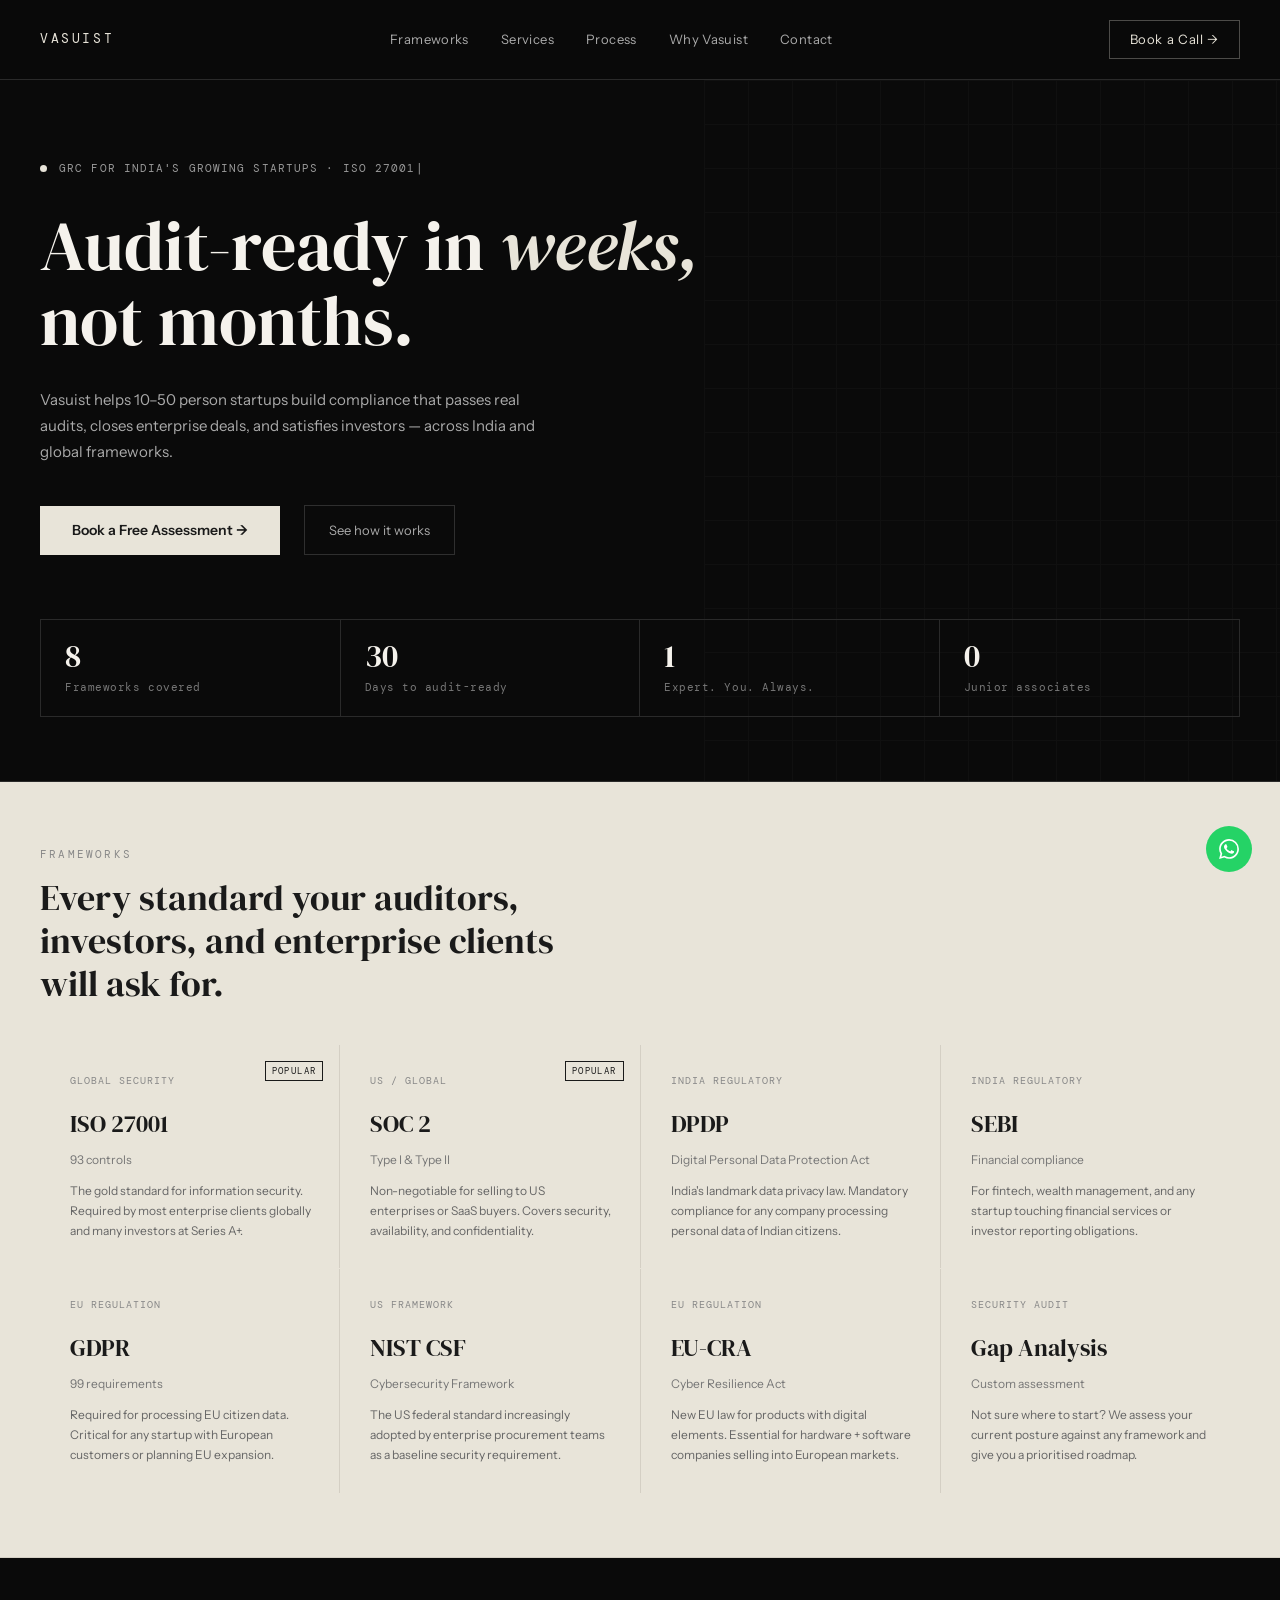
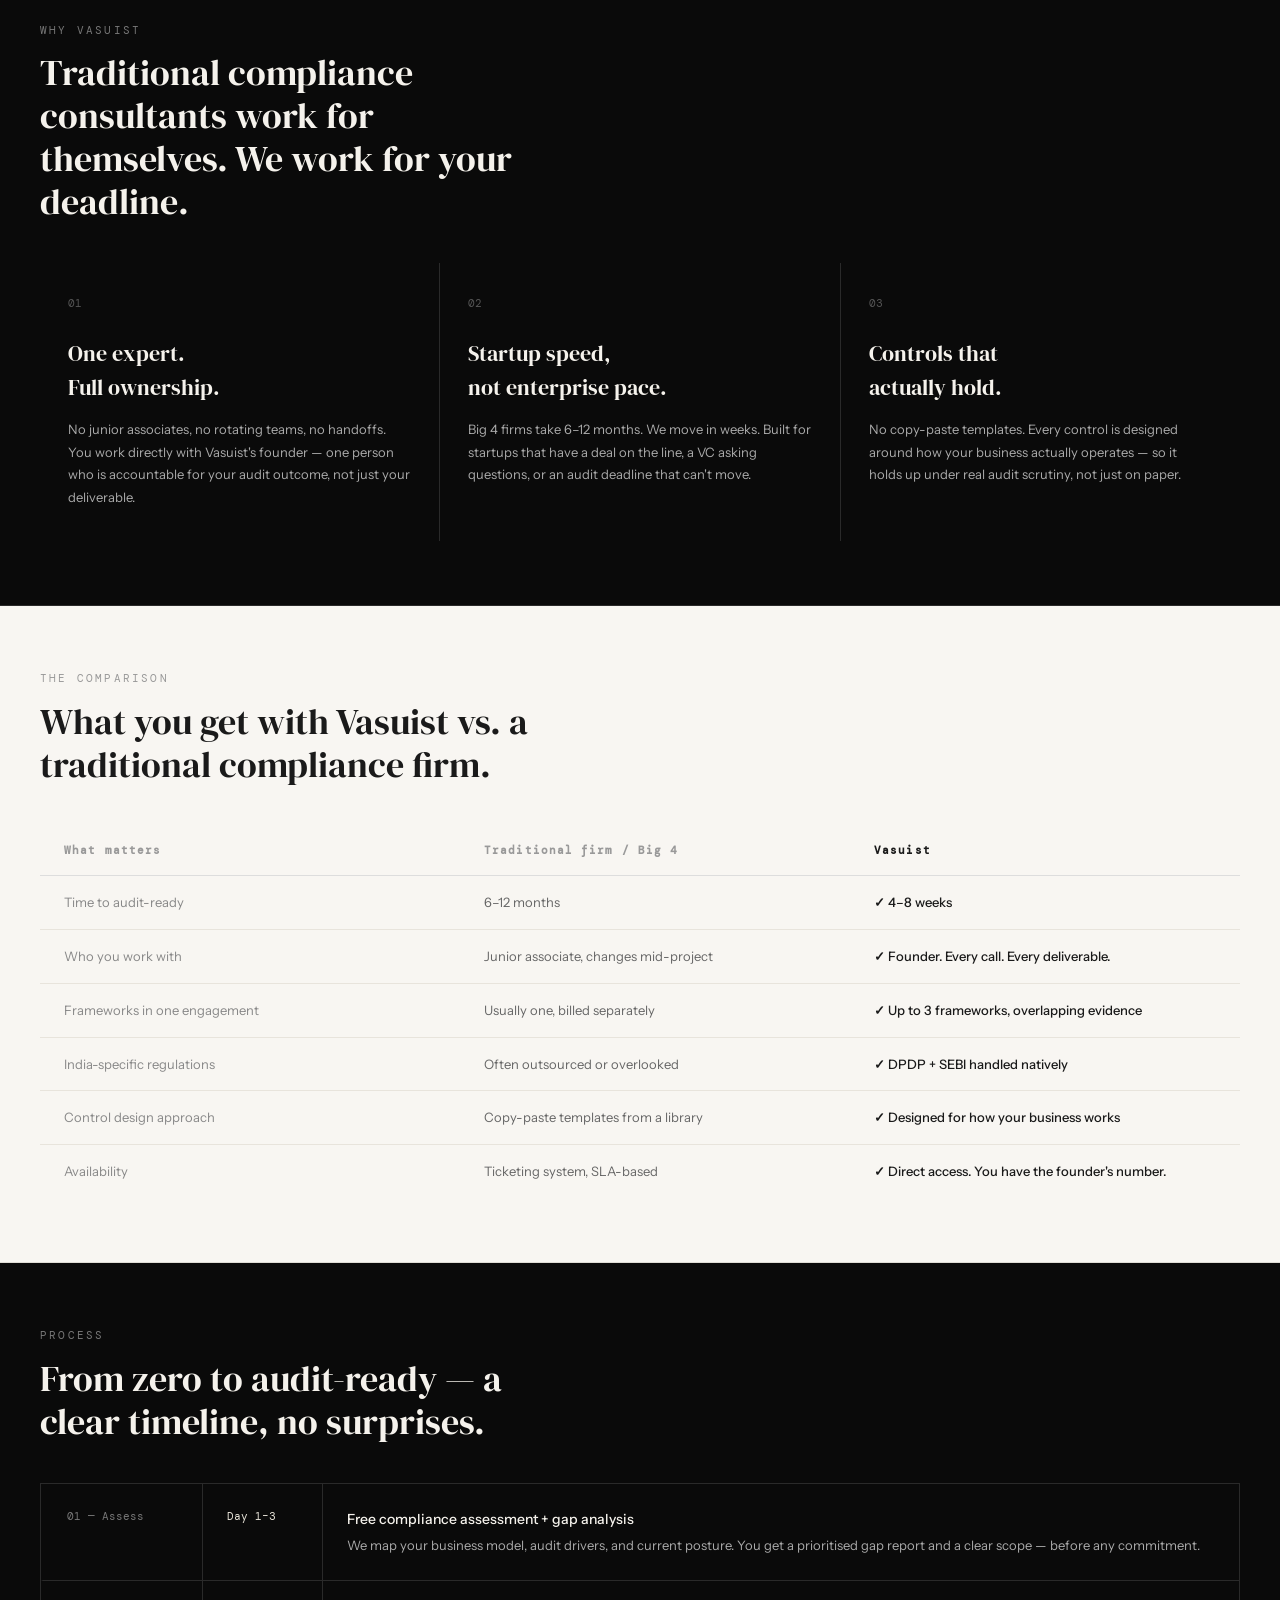
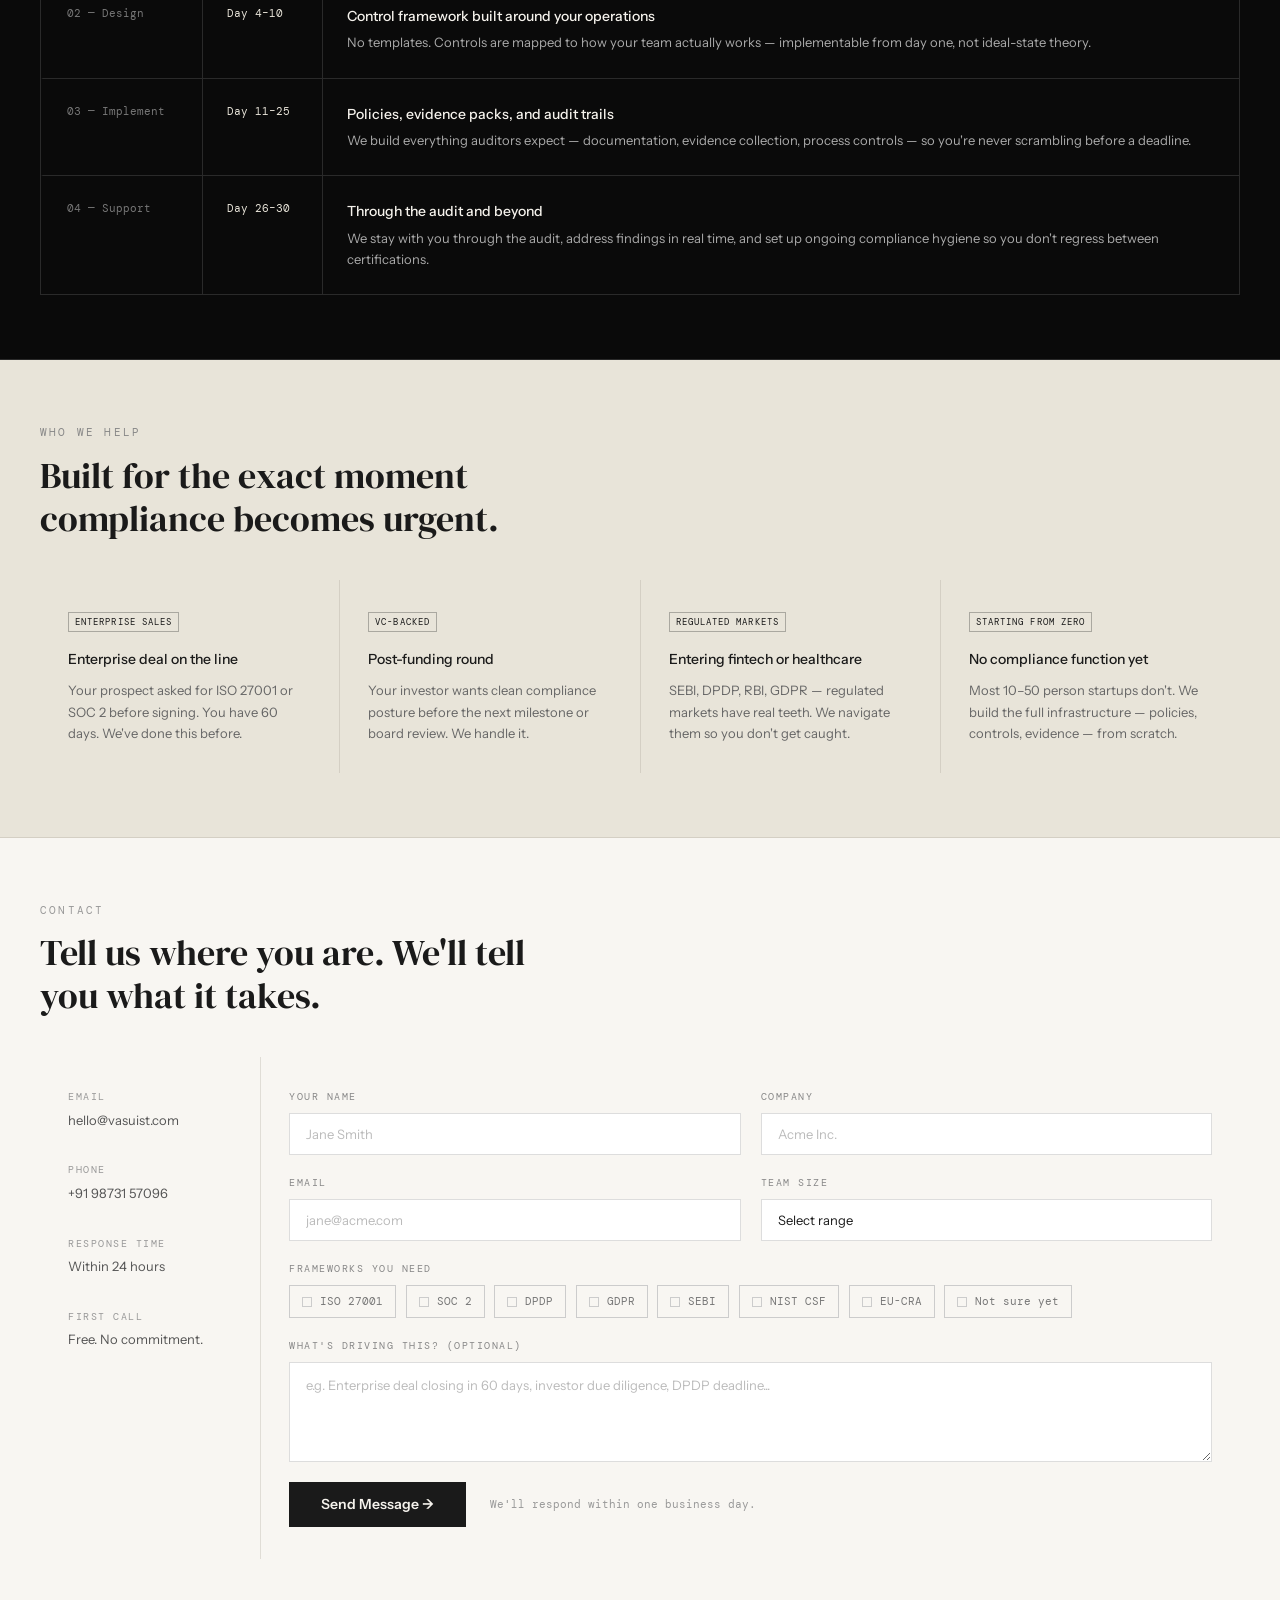
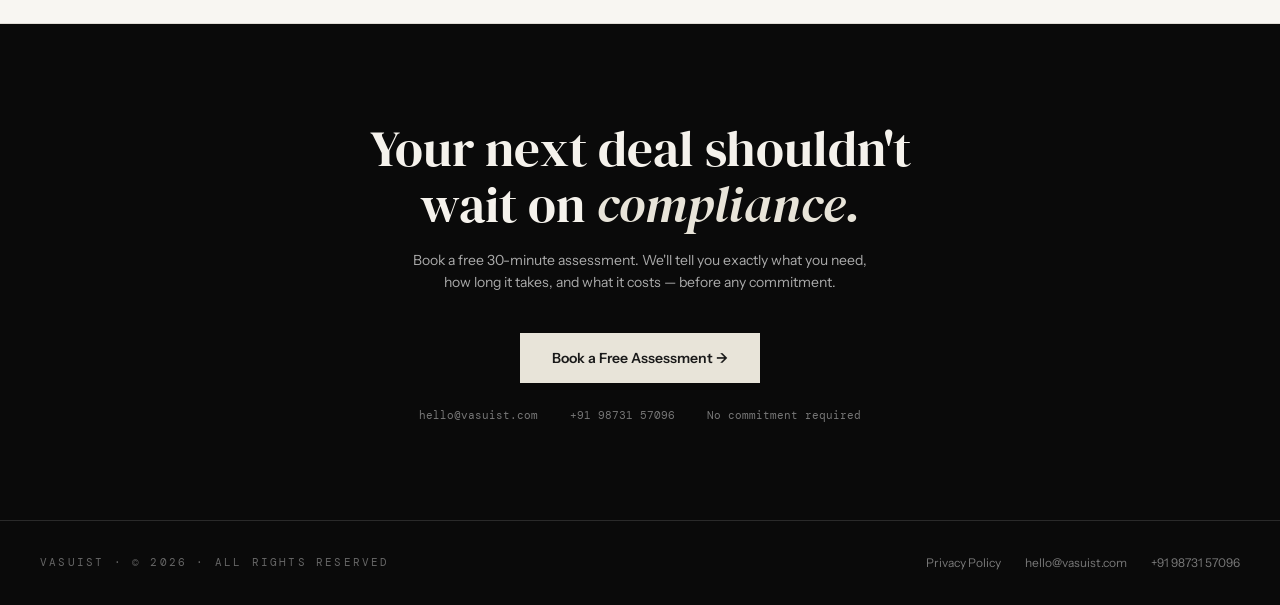
==== commit ecbc4b24: "Something" ====
--- a/index.html
+++ b/index.html
@@ -8,13 +8,24 @@
       name="description"
       content="Vasuist helps 10–50 person startups become audit-ready, enterprise-trusted, and investor-credible — across ISO 27001, SOC 2, DPDP, SEBI, GDPR, NIST, and EU-CRA."
     />
+    <meta property="og:type" content="website" />
+    <meta property="og:url" content="https://vasuist.com/" />
+    <meta property="og:title" content="Vasuist — Audit-Ready Security & Compliance" />
+    <meta property="og:description" content="Vasuist helps 10–50 person startups become audit-ready, enterprise-trusted, and investor-credible — across ISO 27001, SOC 2, DPDP, SEBI, GDPR, NIST, and EU-CRA." />
+    <meta property="og:image" content="https://vasuist.com/og-image.jpg" />
+    <meta property="og:site_name" content="Vasuist" />
+    <meta name="twitter:card" content="summary_large_image" />
+    <meta name="twitter:title" content="Vasuist — Audit-Ready Security & Compliance" />
+    <meta name="twitter:description" content="Audit-ready in weeks, not months. ISO 27001, SOC 2, DPDP, GDPR and more — for India's growing startups." />
+    <meta name="twitter:image" content="https://vasuist.com/og-image.jpg" />
+    <link rel="icon" type="image/x-icon" href="/favicon.ico" />
     <link rel="preconnect" href="https://fonts.googleapis.com" />
     <link rel="preconnect" href="https://fonts.gstatic.com" crossorigin />
     <link
-      href="https://fonts.googleapis.com/css2?family=DM+Serif+Display:ital@0;1&family=DM+Mono:wght@400;500&family=Instrument+Sans:wght@400;500;600&display=swap"
+      href="https://fonts.googleapis.com/css2?family=DM+Serif+Display:ital@0;1&family=DM+Mono:wght@400;500&family=Instrument+Sans:wght@300;400;500;600&display=swap"
       rel="stylesheet"
     />
-    <link rel="stylesheet" href="style.css" />
+    <link rel="stylesheet" href="styles.css" />
   </head>
   <body>
     <!-- NAV -->
@@ -90,7 +101,7 @@
     </a>
 
     <!-- FRAMEWORKS -->
-    <section class="section" id="frameworks">
+    <section class="section section-cream" id="frameworks">
       <div class="section-header reveal">
         <div>
           <div class="sec-label">Frameworks</div>
@@ -221,7 +232,7 @@
     </section>
 
     <!-- COMPARISON -->
-    <section class="section" id="services">
+    <section class="section section-light" id="services">
       <div class="section-header reveal">
         <div>
           <div class="sec-label">The Comparison</div>
@@ -339,7 +350,7 @@
     </section>
 
     <!-- WHO WE HELP -->
-    <section class="section">
+    <section class="section section-cream">
       <div class="section-header reveal">
         <div>
           <div class="sec-label">Who we help</div>
@@ -385,7 +396,7 @@
     </section>
 
     <!-- CONTACT FORM -->
-    <section class="section" id="contact">
+    <section class="section section-light" id="contact">
       <div class="section-header reveal">
         <div>
           <div class="sec-label">Contact</div>
--- a/styles.css
+++ b/styles.css
@@ -0,0 +1,1336 @@
+*,
+*::before,
+*::after {
+  box-sizing: border-box;
+  margin: 0;
+  padding: 0;
+}
+
+:root {
+  --black: #0a0a0a;
+  --surface: #141414;
+  --surface2: #1c1c1c;
+  --cream: #e8e4d9;
+  --cream-dark: #d4cfc4;
+  --white: #f5f2ec;
+  --accent: #e8e4d9;
+  --muted: #888888;
+  --border: #2a2a2a;
+  --border-light: #d0ccc4;
+  --text-dark: #1a1a1a;
+  --serif: "DM Serif Display", serif;
+  --sans: "Instrument Sans", sans-serif;
+  --mono: "DM Mono", monospace;
+}
+
+html {
+  scroll-behavior: smooth;
+}
+
+body {
+  background: var(--black);
+  color: var(--white);
+  font-family: var(--sans);
+  font-size: 15px;
+  line-height: 1.6;
+  -webkit-font-smoothing: antialiased;
+}
+
+/* ── NAV ── */
+nav {
+  display: flex;
+  justify-content: space-between;
+  align-items: center;
+  padding: 1.25rem 2.5rem;
+  border-bottom: 0.5px solid var(--border);
+  position: sticky;
+  top: 0;
+  background: rgba(10, 10, 10, 0.97);
+  backdrop-filter: blur(10px);
+  -webkit-backdrop-filter: blur(10px);
+  z-index: 100;
+}
+
+.nav-logo {
+  font-family: var(--mono);
+  font-size: 13px;
+  letter-spacing: 0.2em;
+  color: var(--cream);
+  text-decoration: none;
+}
+
+.nav-links {
+  display: flex;
+  gap: 2rem;
+  list-style: none;
+}
+
+.nav-links a {
+  font-size: 13px;
+  color: #aaa;
+  text-decoration: none;
+  letter-spacing: 0.03em;
+  transition: color 0.1s;
+}
+
+.nav-links a:hover {
+  color: var(--cream);
+}
+
+.nav-cta {
+  background: transparent;
+  color: var(--cream);
+  font-family: var(--sans);
+  font-size: 13px;
+  font-weight: 400;
+  padding: 0.5rem 1.25rem;
+  border: 1px solid rgba(232,228,217,0.3);
+  cursor: pointer;
+  text-decoration: none;
+  display: inline-block;
+  transition: opacity 0.12s;
+}
+
+.nav-cta:hover {
+  opacity: 0.88;
+}
+
+
+/* ── HERO ── */
+.hero {
+  padding: 5rem 2.5rem 4rem;
+  border-bottom: 1px solid var(--border);
+  position: relative;
+  overflow: hidden;
+}
+
+.bg-grid {
+  position: absolute;
+  right: 0;
+  top: 0;
+  bottom: 0;
+  width: 45%;
+  opacity: 0.025;
+  background-image:
+    linear-gradient(#fff 1px, transparent 1px),
+    linear-gradient(90deg, #fff 1px, transparent 1px);
+  background-size: 44px 44px;
+  pointer-events: none;
+}
+
+.trust-bar {
+  display: flex;
+  align-items: center;
+  gap: 0.75rem;
+  margin-bottom: 2rem;
+}
+
+.trust-dot {
+  width: 7px;
+  height: 7px;
+  background: var(--cream);
+  border-radius: 50%;
+  flex-shrink: 0;
+}
+
+.trust-bar span {
+  font-family: var(--mono);
+  font-size: 11px;
+  color: #999;
+  letter-spacing: 0.1em;
+}
+
+.hero h1 {
+  font-family: var(--serif);
+  font-size: clamp(2.6rem, 5.5vw, 4.8rem);
+  font-weight: 400;
+  line-height: 1.06;
+  max-width: 820px;
+  color: var(--white);
+  margin-bottom: 1.75rem;
+}
+
+.hero h1 em {
+  font-style: italic;
+  color: var(--cream);
+}
+
+.hero-sub {
+  font-size: 15px;
+  color: #aaa;
+  max-width: 520px;
+  line-height: 1.75;
+  margin-bottom: 2.5rem;
+}
+
+.hero-actions {
+  display: flex;
+  align-items: center;
+  gap: 1.5rem;
+  margin-bottom: 4rem;
+  flex-wrap: wrap;
+}
+
+.btn-primary {
+  background: var(--cream);
+  color: var(--text-dark);
+  font-family: var(--sans);
+  font-size: 14px;
+  font-weight: 600;
+  padding: 0.85rem 2rem;
+  border: none;
+  cursor: pointer;
+  text-decoration: none;
+  display: inline-block;
+  transition: opacity 0.12s;
+}
+
+.btn-primary:hover {
+  opacity: 0.88;
+}
+
+.btn-ghost {
+  font-size: 13px;
+  color: #aaa;
+  cursor: pointer;
+  border: 1px solid rgba(255,255,255,0.15);
+  background: none;
+  padding: 0.85rem 1.5rem;
+  text-decoration: none;
+  display: inline-block;
+  transition:
+    border-color 0.2s,
+    color 0.2s;
+}
+
+.btn-ghost:hover {
+  border-color: #444;
+  color: var(--white);
+}
+
+.hero-metrics {
+  display: grid;
+  grid-template-columns: repeat(4, 1fr);
+  border: 1px solid var(--border);
+}
+
+.metric {
+  padding: 1.25rem 1.5rem;
+  border-right: 1px solid var(--border);
+}
+
+.metric:last-child {
+  border-right: none;
+}
+
+.metric .num {
+  font-family: var(--serif);
+  font-size: 2rem;
+  color: var(--white);
+  line-height: 1;
+}
+
+.metric .lbl {
+  font-size: 11px;
+  color: #777;
+  letter-spacing: 0.05em;
+  margin-top: 0.4rem;
+  font-family: var(--mono);
+}
+
+/* ── SECTIONS ── */
+.section {
+  padding: 4rem 2.5rem;
+  border-bottom: 1px solid var(--border);
+}
+
+.section-header {
+  display: flex;
+  justify-content: space-between;
+  align-items: flex-end;
+  margin-bottom: 2.5rem;
+}
+
+.sec-label {
+  font-family: var(--mono);
+  font-size: 11px;
+  color: #777;
+  letter-spacing: 0.2em;
+  text-transform: uppercase;
+  margin-bottom: 0.75rem;
+}
+
+.sec-title {
+  font-family: var(--serif);
+  font-size: clamp(1.6rem, 2.8vw, 2.4rem);
+  font-weight: 400;
+  color: var(--white);
+  max-width: 520px;
+  line-height: 1.2;
+}
+
+/* ── FRAMEWORKS ── */
+.frameworks-grid {
+  display: grid;
+  grid-template-columns: repeat(4, 1fr);
+  gap: 1px;
+  background: var(--border);
+}
+
+.fw-row {
+  display: grid;
+  grid-template-columns: repeat(4, 1fr);
+  gap: 1px;
+  background: var(--border);
+  margin-top: 1px;
+}
+
+.fw-card {
+  background: var(--black);
+  padding: 1.75rem;
+  cursor: default;
+  transition: background 0.12s, border-left-color 0.12s, transform 0.12s;
+  position: relative;
+  border-left: 2px solid transparent;
+}
+
+.fw-card:hover {
+  background: var(--surface);
+}
+
+.fw-card.featured::before {
+  content: "POPULAR";
+  position: absolute;
+  top: 1rem;
+  right: 1rem;
+  font-family: var(--mono);
+  font-size: 9px;
+  letter-spacing: 0.15em;
+  color: var(--cream);
+  border: 0.5px solid var(--cream-dark);
+  padding: 2px 6px;
+}
+
+.fw-tag {
+  font-family: var(--mono);
+  font-size: 10px;
+  color: #777;
+  letter-spacing: 0.1em;
+  margin-bottom: 1rem;
+}
+
+.fw-card h3 {
+  font-family: var(--serif);
+  font-size: 1.5rem;
+  font-weight: 400;
+  color: var(--white);
+  margin-bottom: 0.4rem;
+}
+
+.fw-card .controls {
+  font-size: 12px;
+  color: #888;
+  margin-bottom: 0.75rem;
+}
+
+.fw-card p {
+  font-size: 12px;
+  color: #888;
+  line-height: 1.65;
+}
+
+/* ── WHY ── */
+.why-grid {
+  display: grid;
+  grid-template-columns: repeat(3, 1fr);
+  gap: 1px;
+  background: var(--border);
+}
+
+.why-card {
+  background: var(--black);
+  padding: 2rem 1.75rem;
+  transition: background 0.12s, transform 0.12s;
+}
+
+.why-card:hover {
+  background: var(--surface);
+}
+
+.why-num {
+  font-family: var(--mono);
+  font-size: 11px;
+  color: #555;
+  margin-bottom: 1.5rem;
+}
+
+.why-card h3 {
+  font-family: var(--serif);
+  font-size: 1.35rem;
+  font-weight: 400;
+  color: var(--white);
+  margin-bottom: 0.75rem;
+}
+
+.why-card p {
+  font-size: 13px;
+  color: #aaa;
+  line-height: 1.75;
+}
+
+/* ── COMPARE TABLE ── */
+.compare-table {
+  width: 100%;
+  border-collapse: collapse;
+}
+
+.compare-table th {
+  text-align: left;
+  font-family: var(--mono);
+  font-size: 11px;
+  letter-spacing: 0.1em;
+  color: #444;
+  padding: 1rem 1.5rem;
+  border-bottom: 0.5px solid var(--border);
+}
+
+.compare-table th.col-us-head {
+  color: var(--cream);
+}
+
+.compare-table td {
+  padding: 1rem 1.5rem;
+  font-size: 13px;
+  border-bottom: 0.5px solid var(--border);
+  color: #888;
+}
+
+.compare-table tr:last-child td {
+  border-bottom: none;
+}
+
+.compare-table td.row-label {
+  color: #aaa;
+}
+
+.compare-table td.col-us {
+  color: var(--white);
+}
+
+.compare-table td.col-us.tick::before {
+  content: "✓ ";
+  color: var(--cream);
+  font-weight: 600;
+}
+
+/* ── PROCESS ── */
+.process-rows {
+  border: 0.5px solid var(--border);
+}
+
+.proc-row {
+  display: grid;
+  grid-template-columns: 160px 120px 1fr;
+  border-bottom: 0.5px solid var(--border);
+  transition: background 0.12s, border-left-color 0.12s;
+  border-left: 2px solid transparent;
+}
+
+.proc-row:last-child {
+  border-bottom: none;
+}
+
+.proc-step {
+  padding: 1.5rem;
+  border-right: 0.5px solid var(--border);
+  font-family: var(--mono);
+  font-size: 11px;
+  color: #777;
+  display: flex;
+  align-items: flex-start;
+  transition: background 0.12s;
+}
+
+.proc-time {
+  padding: 1.5rem;
+  border-right: 0.5px solid var(--border);
+  font-family: var(--mono);
+  font-size: 11px;
+  color: var(--cream);
+  display: flex;
+  align-items: flex-start;
+  transition: background 0.12s;
+}
+
+.proc-content {
+  padding: 1.5rem;
+  transition: background 0.12s;
+}
+
+.proc-content h4 {
+  font-size: 14px;
+  font-weight: 500;
+  color: var(--white);
+  margin-bottom: 0.3rem;
+}
+
+.proc-content p {
+  font-size: 13px;
+  color: #aaa;
+  line-height: 1.65;
+}
+
+/* ── WHO WE HELP ── */
+.who-grid {
+  display: grid;
+  grid-template-columns: repeat(4, 1fr);
+  gap: 1px;
+  background: var(--border);
+}
+
+.who-card {
+  background: var(--black);
+  padding: 1.75rem;
+  transition: background 0.12s, transform 0.12s;
+}
+
+.who-card:hover {
+  background: var(--surface);
+  transform: translateY(-3px);
+}
+
+.who-tag {
+  display: inline-block;
+  font-family: var(--mono);
+  font-size: 9px;
+  letter-spacing: 0.12em;
+  color: var(--cream);
+  border: 0.5px solid var(--cream-dark);
+  padding: 2px 6px;
+  margin-bottom: 1rem;
+}
+
+.who-card h4 {
+  font-size: 14px;
+  font-weight: 500;
+  color: var(--white);
+  margin-bottom: 0.6rem;
+}
+
+.who-card p {
+  font-size: 13px;
+  color: #aaa;
+  line-height: 1.65;
+}
+
+/* ── CTA ── */
+.cta-block {
+  padding: 6rem 2.5rem;
+  text-align: center;
+}
+
+.cta-block h2 {
+  font-family: var(--serif);
+  font-size: clamp(2rem, 4vw, 3.8rem);
+  font-weight: 400;
+  line-height: 1.1;
+  color: var(--white);
+  margin-bottom: 1rem;
+}
+
+.cta-block h2 em {
+  color: var(--cream);
+  font-style: italic;
+}
+
+.cta-block p {
+  font-size: 14px;
+  color: #aaa;
+  margin-bottom: 2.5rem;
+  max-width: 460px;
+  margin-left: auto;
+  margin-right: auto;
+  margin-top: 0;
+}
+
+.cta-meta {
+  font-family: var(--mono);
+  font-size: 11px;
+  color: #777;
+  display: flex;
+  justify-content: center;
+  gap: 2rem;
+  margin-top: 1.5rem;
+  flex-wrap: wrap;
+}
+
+/* ── FOOTER ── */
+footer {
+  padding: 2rem 2.5rem;
+  display: flex;
+  justify-content: space-between;
+  align-items: center;
+  border-top: 0.5px solid var(--border);
+  flex-wrap: wrap;
+  gap: 1rem;
+}
+
+.footer-logo {
+  font-family: var(--mono);
+  font-size: 11px;
+  color: #666;
+  letter-spacing: 0.2em;
+}
+
+.footer-links {
+  display: flex;
+  gap: 1.5rem;
+  flex-wrap: wrap;
+}
+
+.footer-links a {
+  font-size: 12px;
+  color: #777;
+  text-decoration: none;
+  transition: color 0.1s;
+}
+
+.footer-links a:hover {
+  color: var(--cream);
+}
+
+/* ── CONTACT FORM ── */
+.contact-layout {
+  display: grid;
+  grid-template-columns: 220px 1fr;
+  gap: 1px;
+  background: var(--border);
+}
+
+.contact-meta {
+  background: var(--black);
+  padding: 2rem 1.75rem;
+  display: flex;
+  flex-direction: column;
+  gap: 2rem;
+}
+
+.contact-meta-label {
+  font-family: var(--mono);
+  font-size: 10px;
+  letter-spacing: 0.15em;
+  color: #777;
+  margin-bottom: 0.35rem;
+}
+
+.contact-meta-value {
+  font-size: 13px;
+  color: #aaa;
+  line-height: 1.5;
+}
+
+.contact-form {
+  background: var(--black);
+  padding: 2rem 1.75rem;
+  display: flex;
+  flex-direction: column;
+  gap: 1.25rem;
+}
+
+.form-row {
+  display: grid;
+  grid-template-columns: 1fr 1fr;
+  gap: 1.25rem;
+}
+
+.form-field {
+  display: flex;
+  flex-direction: column;
+  gap: 0.5rem;
+}
+
+.form-label {
+  font-family: var(--mono);
+  font-size: 10px;
+  letter-spacing: 0.15em;
+  color: #444;
+}
+
+.form-input {
+  background: var(--surface);
+  border: 1px solid var(--border);
+  color: var(--white);
+  font-family: var(--sans);
+  font-size: 13px;
+  padding: 0.75rem 1rem;
+  outline: none;
+  transition: border-color 0.1s;
+  width: 100%;
+  appearance: none;
+  -webkit-appearance: none;
+}
+
+.form-input::placeholder {
+  color: #333;
+}
+
+.form-input:focus {
+  border-color: var(--accent);
+}
+
+.form-select {
+  cursor: pointer;
+  background-image: url("data:image/svg+xml,%3Csvg xmlns='http://www.w3.org/2000/svg' width='10' height='6' fill='none'%3E%3Cpath d='M1 1l4 4 4-4' stroke='%23555' stroke-width='1.2'/%3E%3C/svg%3E");
+  background-repeat: no-repeat;
+  background-position: right 1rem center;
+  padding-right: 2.5rem;
+}
+
+.form-select option {
+  background: var(--surface);
+  color: var(--white);
+}
+
+.form-textarea {
+  resize: vertical;
+  min-height: 100px;
+  font-family: var(--sans);
+  line-height: 1.6;
+}
+
+.form-checkboxes {
+  display: flex;
+  flex-wrap: wrap;
+  gap: 0.6rem;
+}
+
+.form-checkbox {
+  display: flex;
+  align-items: center;
+  gap: 0.5rem;
+  cursor: pointer;
+  border: 1px solid var(--border);
+  padding: 0.4rem 0.75rem;
+  font-family: var(--mono);
+  font-size: 11px;
+  color: #777;
+  transition: border-color 0.1s, color 0.1s;
+}
+
+.form-checkbox:hover {
+  border-color: #444;
+  color: #888;
+}
+
+.form-checkbox input[type="checkbox"] {
+  appearance: none;
+  -webkit-appearance: none;
+  width: 10px;
+  height: 10px;
+  border: 0.5px solid #444;
+  background: transparent;
+  cursor: pointer;
+  flex-shrink: 0;
+  position: relative;
+}
+
+.form-checkbox input[type="checkbox"]:checked {
+  background: var(--cream);
+  border-color: var(--cream);
+}
+
+.form-checkbox input[type="checkbox"]:checked + span {
+  color: var(--cream);
+}
+
+.form-footer {
+  display: flex;
+  align-items: center;
+  gap: 1.5rem;
+  flex-wrap: wrap;
+}
+
+.form-note {
+  font-family: var(--mono);
+  font-size: 11px;
+  color: #777;
+}
+
+.form-submit:disabled {
+  opacity: 0.5;
+  cursor: not-allowed;
+}
+
+.form-error {
+  display: none;
+  font-family: var(--mono);
+  font-size: 12px;
+  color: #e05555;
+  border: 0.5px solid #e05555;
+  padding: 0.75rem 1rem;
+}
+
+.form-success {
+  display: none;
+  align-items: center;
+  gap: 1rem;
+  padding: 1.25rem 1.5rem;
+  border: 1px solid var(--cream-dark);
+}
+
+.form-success-icon {
+  font-size: 1.25rem;
+  color: var(--cream);
+  font-weight: 600;
+  line-height: 1;
+}
+
+.form-success-title {
+  font-size: 14px;
+  font-weight: 500;
+  color: var(--white);
+  margin-bottom: 0.2rem;
+}
+
+.form-success-sub {
+  font-family: var(--mono);
+  font-size: 11px;
+  color: #888;
+}
+
+@media (max-width: 900px) {
+  .contact-layout {
+    grid-template-columns: 1fr;
+  }
+  .contact-meta {
+    flex-direction: row;
+    flex-wrap: wrap;
+    gap: 1.5rem;
+    border-bottom: 0.5px solid var(--border);
+  }
+}
+
+@media (max-width: 560px) {
+  .form-row {
+    grid-template-columns: 1fr;
+  }
+  .contact-meta {
+    flex-direction: column;
+  }
+}
+
+@media (max-width: 900px) {
+  nav {
+    padding: 1rem 1.5rem;
+  }
+  .nav-links {
+    display: none;
+  }
+  .hero {
+    padding: 3rem 1.5rem 2.5rem;
+  }
+  .hero-metrics {
+    grid-template-columns: repeat(2, 1fr);
+  }
+  .metric {
+    border-right: none;
+    border-bottom: 0.5px solid var(--border);
+  }
+  .metric:nth-child(odd) {
+    border-right: 0.5px solid var(--border);
+  }
+  .metric:last-child,
+  .metric:nth-last-child(2):nth-child(odd) {
+    border-bottom: none;
+  }
+  .section {
+    padding: 2.5rem 1.5rem;
+  }
+  .frameworks-grid,
+  .fw-row {
+    grid-template-columns: repeat(2, 1fr);
+  }
+  .why-grid {
+    grid-template-columns: 1fr;
+  }
+  .proc-row {
+    grid-template-columns: 1fr;
+  }
+  .proc-step,
+  .proc-time {
+    border-right: none;
+    border-bottom: 0.5px solid var(--border);
+  }
+  .who-grid {
+    grid-template-columns: repeat(2, 1fr);
+  }
+  .compare-table {
+    font-size: 12px;
+  }
+  .compare-table th,
+  .compare-table td {
+    padding: 0.75rem 1rem;
+  }
+  footer {
+    flex-direction: column;
+    align-items: flex-start;
+  }
+}
+
+@media (max-width: 560px) {
+  .hero-metrics {
+    grid-template-columns: 1fr 1fr;
+  }
+  .frameworks-grid,
+  .fw-row {
+    grid-template-columns: 1fr;
+  }
+  .who-grid {
+    grid-template-columns: 1fr;
+  }
+  .hero-actions {
+    flex-direction: column;
+    align-items: flex-start;
+  }
+  .cta-meta {
+    flex-direction: column;
+    gap: 0.5rem;
+  }
+}
+
+/* ── MOBILE HAMBURGER ── */
+.nav-right {
+  display: flex;
+  align-items: center;
+  gap: 1rem;
+}
+
+.hamburger {
+  display: none;
+  flex-direction: column;
+  justify-content: center;
+  gap: 5px;
+  background: none;
+  border: none;
+  cursor: pointer;
+  padding: 4px;
+  width: 28px;
+  height: 28px;
+}
+
+.hamburger span {
+  display: block;
+  width: 22px;
+  height: 1.5px;
+  background: var(--white);
+  transition: transform 0.3s ease, opacity 0.3s ease;
+  transform-origin: center;
+}
+
+.hamburger.open span:nth-child(1) { transform: translateY(6.5px) rotate(45deg); }
+.hamburger.open span:nth-child(2) { opacity: 0; transform: scaleX(0); }
+.hamburger.open span:nth-child(3) { transform: translateY(-6.5px) rotate(-45deg); }
+
+.mobile-menu {
+  display: none;
+  flex-direction: column;
+  gap: 0;
+  background: rgba(10, 10, 10, 0.99);
+  border-bottom: 0.5px solid var(--border);
+  overflow: hidden;
+  max-height: 0;
+  transition: max-height 0.4s ease;
+}
+
+.mobile-menu.open {
+  max-height: 400px;
+}
+
+.mobile-menu ul {
+  list-style: none;
+  padding: 0;
+}
+
+.mobile-menu ul li a {
+  display: block;
+  padding: 1rem 1.5rem;
+  font-size: 14px;
+  color: #aaa;
+  text-decoration: none;
+  border-bottom: 1px solid var(--border);
+  transition: color 0.1s, background 0.1s;
+}
+
+.mobile-menu ul li a:hover {
+  color: var(--cream);
+  background: var(--surface);
+}
+
+.mobile-cta {
+  margin: 1.25rem 1.5rem;
+  text-align: center;
+}
+
+/* ── TYPEWRITER ── */
+.typewriter-text {
+  color: var(--cream);
+  font-family: var(--mono);
+  font-size: 11px;
+  letter-spacing: 0.1em;
+}
+
+.typewriter-cursor {
+  color: var(--cream);
+  font-family: var(--mono);
+  font-size: 11px;
+  animation: blink 0.8s step-end infinite;
+  margin-left: 1px;
+}
+
+@keyframes blink {
+  0%, 100% { opacity: 1; }
+  50% { opacity: 0; }
+}
+
+/* ── SCROLL REVEAL ── */
+.reveal,
+.reveal-grid,
+.reveal-stagger {
+  opacity: 0;
+  transform: translateY(28px);
+  transition: opacity 0.6s ease, transform 0.6s ease;
+}
+
+.reveal.revealed,
+.reveal-grid.revealed,
+.reveal-stagger.revealed {
+  opacity: 1;
+  transform: translateY(0);
+}
+
+.reveal-child {
+  opacity: 0;
+  transform: translateY(20px);
+  transition: opacity 0.5s ease, transform 0.5s ease;
+}
+
+.reveal-grid.revealed .reveal-child,
+.reveal-stagger.revealed .reveal-child {
+  opacity: 1;
+  transform: translateY(0);
+}
+
+.reveal-delay-1 { transition-delay: 0.1s; }
+.reveal-delay-2 { transition-delay: 0.2s; }
+.reveal-delay-3 { transition-delay: 0.3s; }
+.reveal-delay-4 { transition-delay: 0.45s; }
+
+/* ── ACTIVE NAV LINK ── */
+.nav-links a.active,
+.mobile-menu a.active {
+  color: var(--cream);
+}
+
+/* ── WHATSAPP FLOAT ── */
+.wa-float {
+  position: fixed;
+  bottom: 1.75rem;
+  right: 1.75rem;
+  z-index: 999;
+  background: #25d366;
+  color: #fff;
+  display: flex;
+  align-items: center;
+  justify-content: center;
+  width: 46px;
+  height: 46px;
+  border-radius: 50%;
+  text-decoration: none;
+  box-shadow: none;
+  transition: transform 0.15s ease, background 0.15s ease;
+}
+
+.wa-float svg {
+  width: 20px;
+  height: 20px;
+  flex-shrink: 0;
+}
+
+.wa-float:hover {
+  transform: translateY(-2px);
+  background: #20c45e;
+}
+
+.wa-label {
+  display: none;
+}
+
+/* ── HOVER ANIMATIONS ── */
+
+/* Nav CTA pulse on hover */
+.nav-cta {
+  transition: opacity 0.12s, transform 0.12s;
+}
+.nav-cta:hover {
+  opacity: 1;
+  background: rgba(232,228,217,0.1);
+  transform: translateY(-1px);
+}
+
+/* Buttons lift */
+.btn-primary {
+  transition: opacity 0.12s, transform 0.12s, box-shadow 0.12s;
+}
+.btn-primary:hover {
+  opacity: 1;
+  transform: translateY(-3px);
+
+}
+
+.btn-ghost {
+  transition: border-color 0.1s, color 0.1s, transform 0.1s;
+}
+.btn-ghost:hover {
+  border-color: rgba(232,228,217,0.5);
+  color: var(--cream);
+  transform: translateY(-2px);
+}
+
+/* Framework cards — accent left border reveal */
+.fw-card:hover {
+  background: var(--surface);
+  border-left-color: var(--cream-dark);
+  transform: translateX(3px);
+}
+
+/* Why cards — glow number on hover */
+.why-card {
+  transition: background 0.12s, transform 0.12s;
+}
+.why-card:hover {
+  background: var(--surface);
+  transform: translateY(-4px);
+}
+.why-card:hover .why-num {
+  color: var(--cream);
+  transition: color 0.1s;
+}
+
+/* Who cards */
+
+
+/* Metric cards — number brightens */
+.metric {
+  transition: background 0.12s;
+  cursor: default;
+}
+.metric:hover {
+  background: var(--surface);
+}
+.metric:hover .num {
+  color: var(--cream);
+  transition: color 0.1s;
+}
+
+/* Process rows — slide in accent */
+.proc-row:hover {
+  border-left-color: var(--cream-dark);
+}
+.proc-row:hover .proc-step,
+.proc-row:hover .proc-time,
+.proc-row:hover .proc-content {
+  background: var(--surface);
+}
+
+/* Compare table rows */
+.compare-table tbody tr {
+  transition: background 0.1s;
+}
+.compare-table tbody tr:hover td {
+  background: var(--surface);
+}
+
+/* Nav logo shimmer */
+.nav-logo {
+  transition: letter-spacing 0.15s ease, opacity 0.12s;
+}
+.nav-logo:hover {
+  letter-spacing: 0.28em;
+  opacity: 0.8;
+}
+
+/* Trust dot pulse */
+.trust-dot {
+  background: var(--cream);
+  animation: pulse-dot 2s ease-in-out infinite;
+}
+@keyframes pulse-dot {
+  0%, 100% { transform: scale(1); opacity: 1; }
+  50% { transform: scale(1.4); opacity: 0.7; }
+}
+
+/* ── RESPONSIVE UPDATES ── */
+@media (max-width: 900px) {
+  .hamburger { display: flex; }
+  .mobile-menu { display: flex; }
+  .nav-links { display: none; }
+  .wa-float { bottom: 1.25rem; right: 1.25rem; }
+}
+
+/* ── VASUIST.COM COLOR SCHEME OVERRIDES ── */
+
+/* Nav CTA — ghost style matching live site */
+.nav-cta {
+  border-radius: 0;
+  letter-spacing: 0.05em;
+}
+.nav-cta:hover {
+  border-color: rgba(232, 228, 217, 0.6);
+}
+
+/* Headings on dark bg use off-white, not pure white */
+.hero h1, .sec-title, .why-card h3, .fw-card h3,
+.cta-block h2, .proc-content h4, .who-card h4 {
+  color: var(--white);
+}
+
+/* Form input focus — cream border */
+.form-input:focus {
+  border-color: var(--cream-dark);
+}
+
+/* Metric num color */
+.metric .num {
+  color: var(--white);
+}
+
+/* Compare table Vasuist column */
+.compare-table td.col-us {
+  color: var(--white);
+}
+
+/* Footer border */
+footer {
+  border-top: 1px solid var(--border);
+}
+
+/* Contact meta link */
+.contact-meta-value a {
+  color: #aaa;
+  text-decoration: none;
+  transition: color 0.1s;
+}
+.contact-meta-value a:hover {
+  color: var(--cream);
+}
+
+/* CTA meta links */
+.cta-meta a {
+  color: #777;
+  text-decoration: none;
+  transition: color 0.1s;
+}
+.cta-meta a:hover {
+  color: var(--cream);
+}
+
+/* ── ALTERNATING SECTION BACKGROUNDS ── */
+
+/* Cream sections: frameworks + who-we-help */
+.section-cream {
+  background: var(--cream);
+  border-bottom: 1px solid var(--cream-dark);
+}
+.section-cream .sec-label { color: #888; }
+.section-cream .sec-title { color: var(--text-dark); }
+.section-cream .section-header { border-color: var(--cream-dark); }
+
+.section-cream .frameworks-grid,
+.section-cream .fw-row { background: var(--cream-dark); }
+.section-cream .fw-card {
+  background: var(--cream);
+  border-left-color: transparent;
+}
+.section-cream .fw-card:hover {
+  background: #dedad0;
+  border-left-color: var(--text-dark);
+}
+.section-cream .fw-tag { color: #888; }
+.section-cream .fw-card h3 { color: var(--text-dark); }
+.section-cream .fw-card .controls { color: #777; }
+.section-cream .fw-card p { color: #666; }
+.section-cream .fw-card.featured::before {
+  color: var(--text-dark);
+  border-color: var(--text-dark);
+}
+
+.section-cream .who-grid { background: var(--cream-dark); }
+.section-cream .who-card { background: var(--cream); }
+.section-cream .who-card:hover { background: #dedad0; }
+.section-cream .who-tag {
+  color: var(--text-dark);
+  border-color: #aaa8a0;
+}
+.section-cream .who-card h4 { color: var(--text-dark); }
+.section-cream .who-card p { color: #666; }
+
+/* Light/white sections: comparison + contact */
+.section-light {
+  background: #f8f6f2;
+  border-bottom: 1px solid #e0ddd6;
+}
+.section-light .sec-label { color: #999; }
+.section-light .sec-title { color: var(--text-dark); }
+
+/* Compare table on light bg */
+.section-light .compare-table th {
+  color: #999;
+  border-bottom-color: #ddd;
+}
+.section-light .compare-table th.col-us-head { color: var(--text-dark); }
+.section-light .compare-table td {
+  color: #666;
+  border-bottom-color: #e8e4dc;
+}
+.section-light .compare-table td.row-label { color: #888; }
+.section-light .compare-table td.col-us { color: var(--text-dark); font-weight: 500; }
+.section-light .compare-table td.col-us.tick::before { color: var(--text-dark); }
+.section-light .compare-table tbody tr:hover td { background: #f0ede6; }
+
+/* Contact form on light bg */
+.section-light .contact-layout { background: #e0ddd6; }
+.section-light .contact-meta { background: #f8f6f2; }
+.section-light .contact-meta-label { color: #999; }
+.section-light .contact-meta-value { color: #555; }
+.section-light .contact-meta-value a { color: #555; }
+.section-light .contact-meta-value a:hover { color: var(--text-dark); }
+.section-light .contact-form { background: #f8f6f2; }
+.section-light .form-label { color: #888; }
+.section-light .form-input {
+  background: #fff;
+  border-color: #ddd;
+  color: var(--text-dark);
+}
+.section-light .form-input::placeholder { color: #bbb; }
+.section-light .form-input:focus { border-color: var(--text-dark); }
+.section-light .form-checkbox {
+  border-color: #ccc;
+  color: #777;
+}
+.section-light .form-checkbox:hover { border-color: #999; color: #444; }
+.section-light .form-checkbox input[type="checkbox"] { border-color: #ccc; }
+.section-light .form-checkbox input[type="checkbox"]:checked {
+  background: var(--text-dark);
+  border-color: var(--text-dark);
+}
+.section-light .form-checkbox input[type="checkbox"]:checked + span { color: var(--text-dark); }
+.section-light .form-note { color: #999; }
+.section-light .btn-primary {
+  background: var(--text-dark);
+  color: #f5f2ec;
+}
+.section-light .btn-primary:hover { opacity: 0.85; }
+.section-light .form-success { border-color: var(--text-dark); }
+.section-light .form-success-icon { color: var(--text-dark); }
+.section-light .form-success-title { color: var(--text-dark); }
+.section-light .form-success-sub { color: #888; }
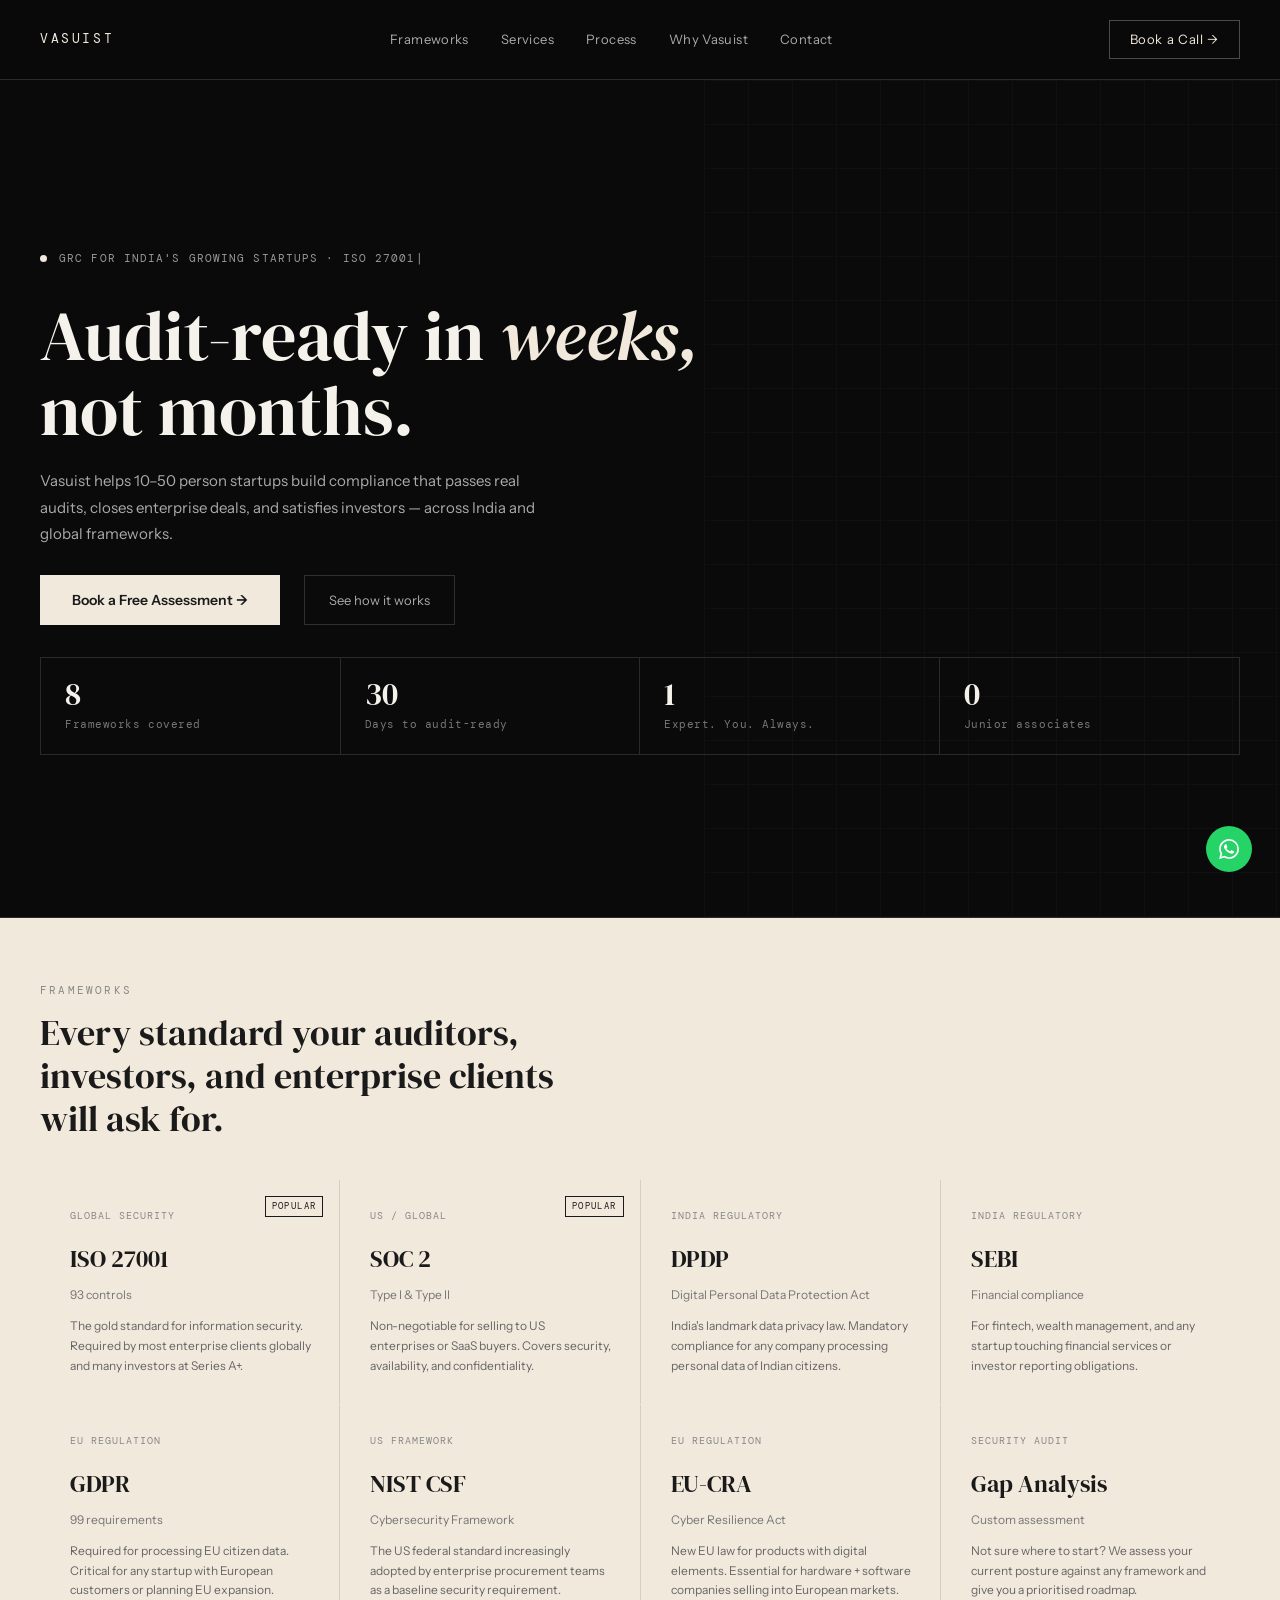
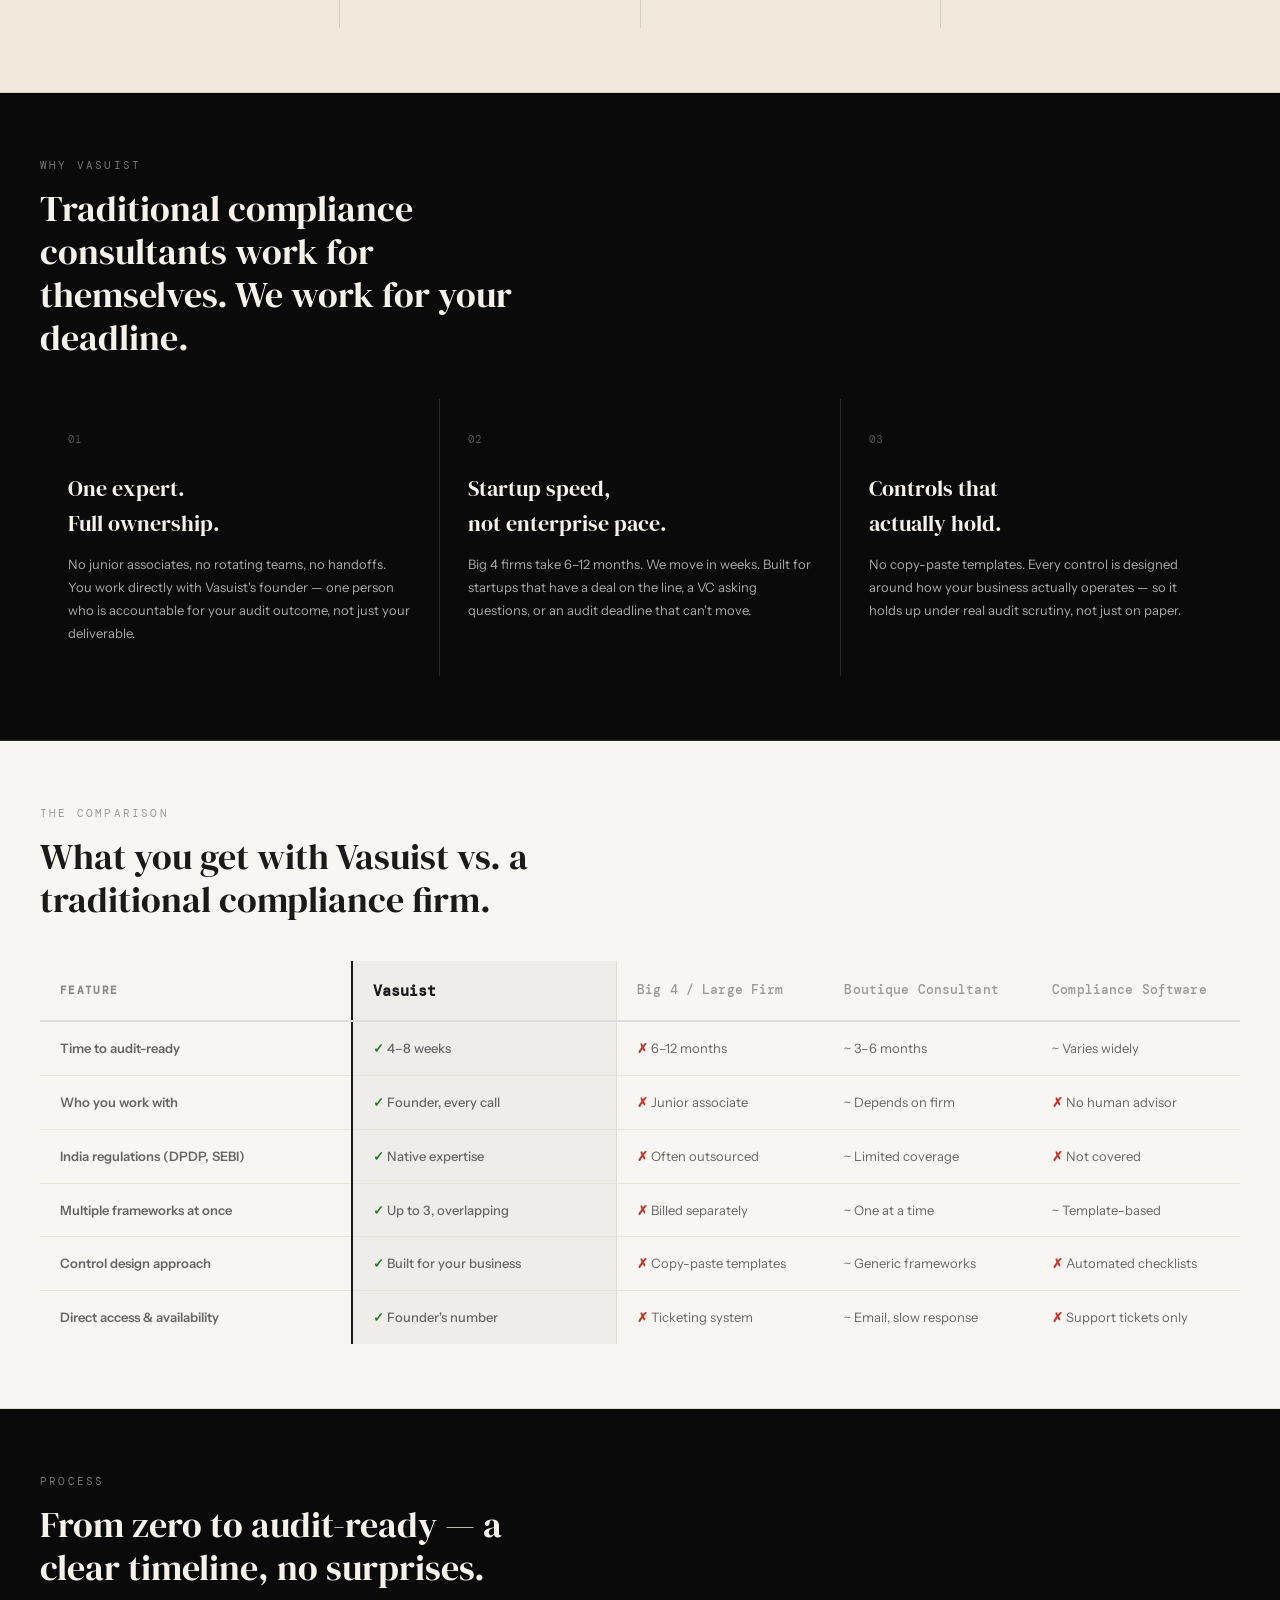
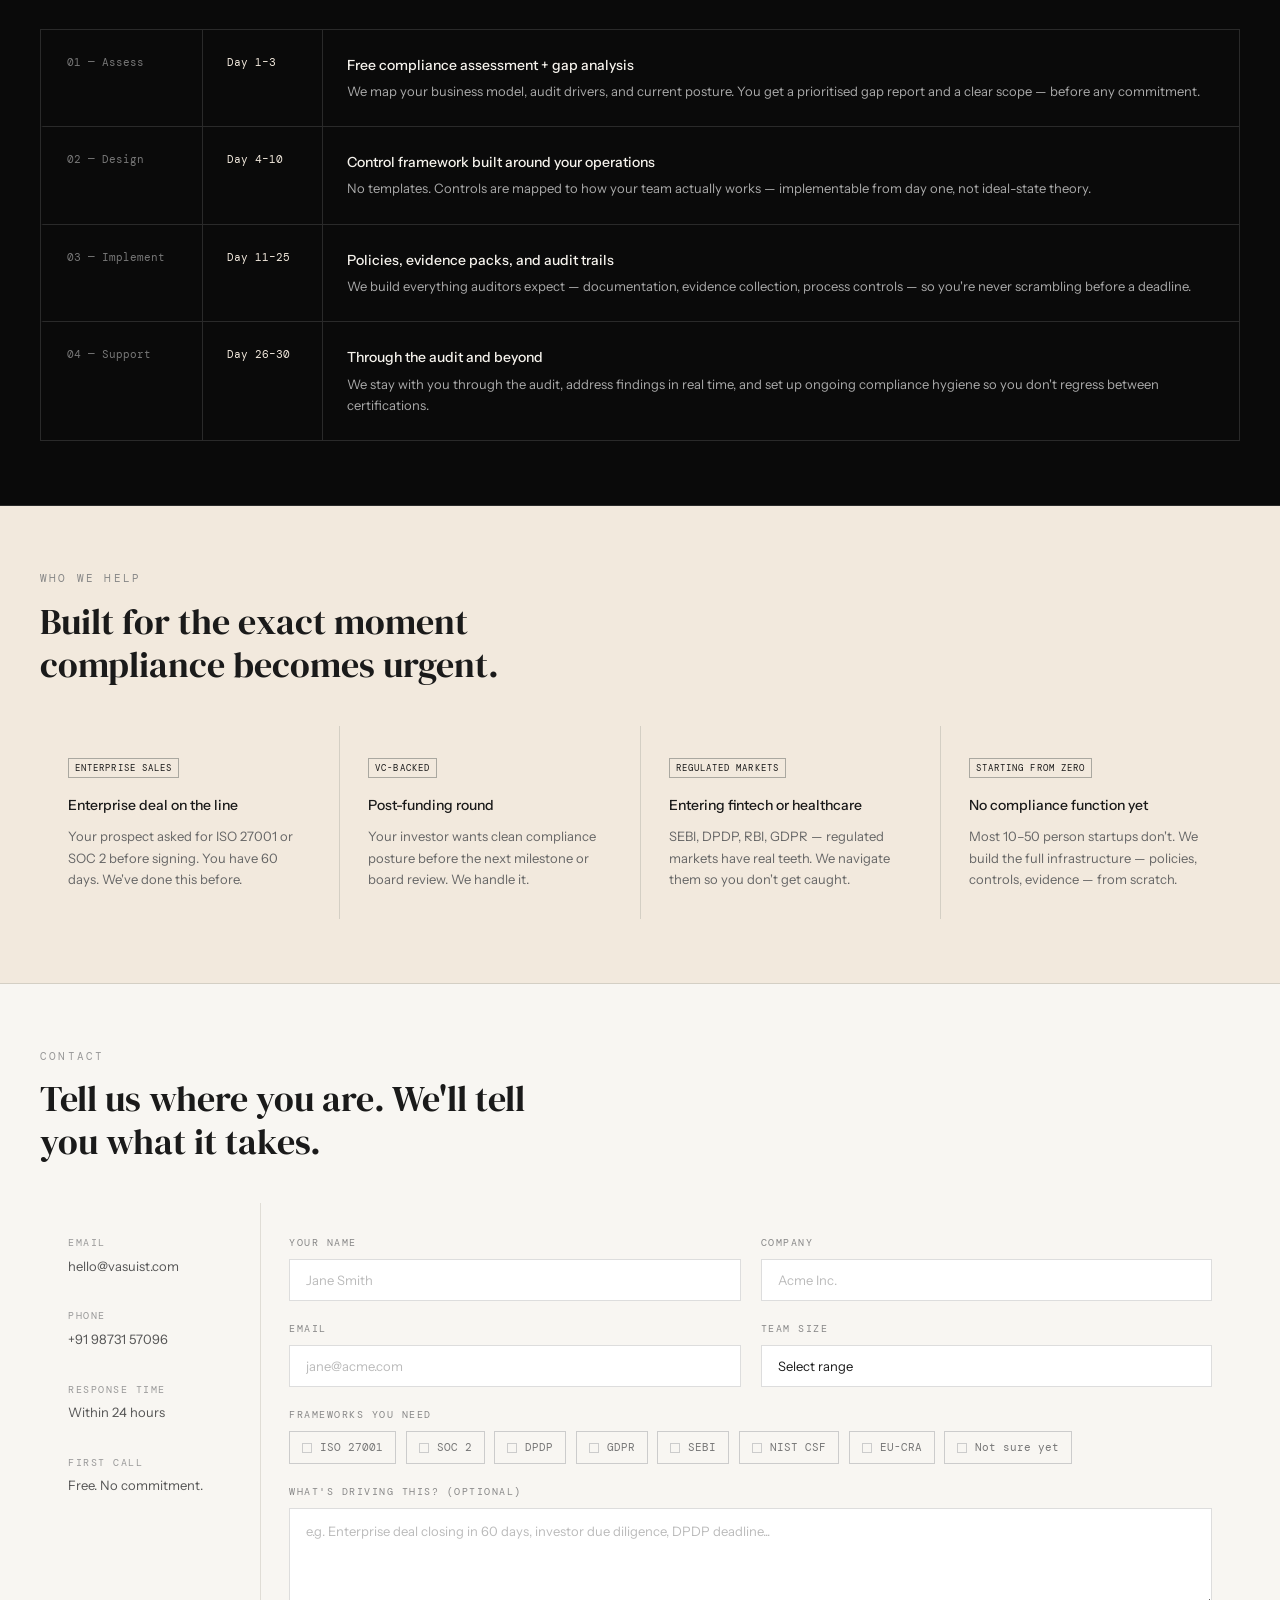
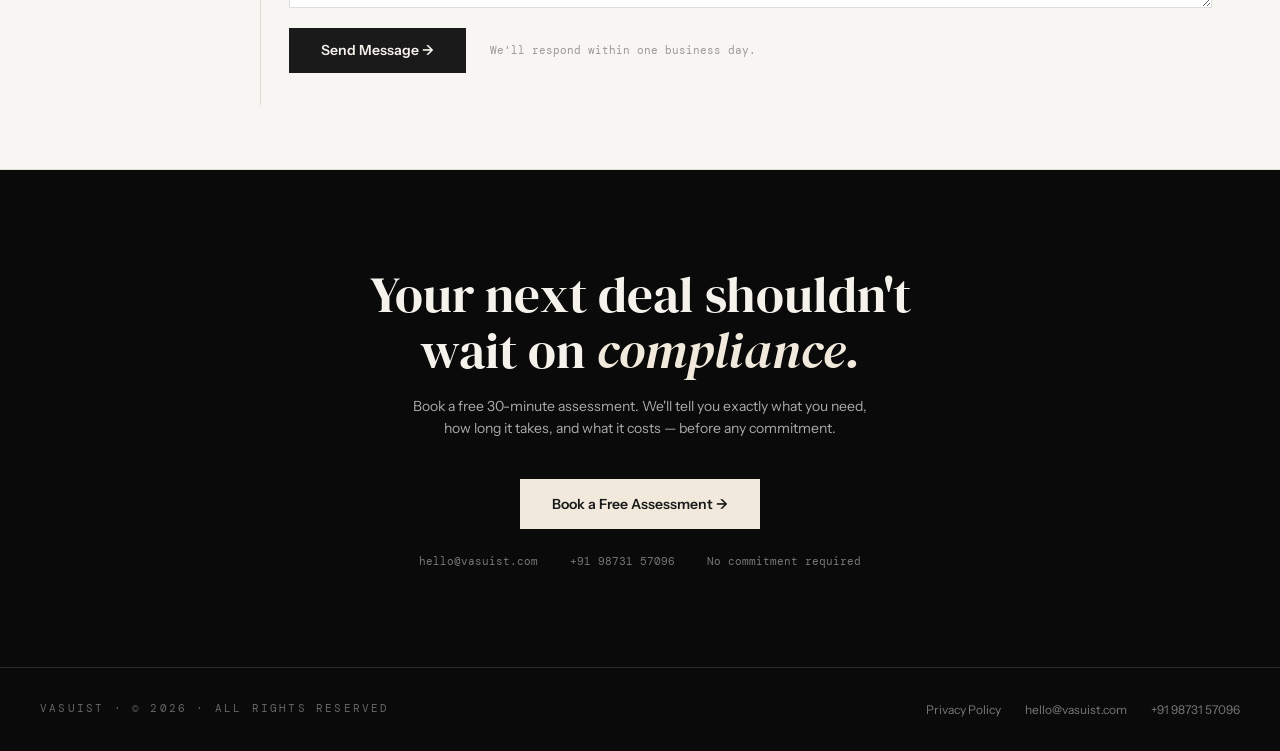
==== commit 4d02e4cc: "Something" ====
--- a/index.html
+++ b/index.html
@@ -58,7 +58,7 @@
     </div>
 
     <!-- HERO -->
-    <section class="hero" id="home">
+    <section class="hero" id="home" style="min-height: calc(100vh - 62px); display: flex; flex-direction: column; justify-content: center;">
       <div class="bg-grid"></div>
       <div class="trust-bar reveal">
         <div class="trust-dot"></div>
@@ -70,7 +70,7 @@
         audits, closes enterprise deals, and satisfies investors &mdash; across India
         and global frameworks.
       </p>
-      <div class="hero-actions reveal reveal-delay-3">
+      <div class="hero-actions reveal reveal-delay-3" style="margin-bottom: 2rem;">
         <a href="#" class="btn-primary em-link" data-u="hello" data-d="vasuist.com">Book a Free Assessment &rarr;</a>
         <a href="#process" class="btn-ghost">See how it works</a>
       </div>
@@ -241,48 +241,58 @@
           </div>
         </div>
       </div>
-      <table class="compare-table reveal">
+      <table class="compare-table compare-table-v2 reveal">
         <thead>
           <tr>
-            <th style="width: 35%">What matters</th>
-            <th style="width: 32.5%">Traditional firm / Big 4</th>
-            <th class="col-us-head" style="width: 32.5%">Vasuist</th>
+            <th class="ct-feature">Feature</th>
+            <th class="ct-us">Vasuist</th>
+            <th class="ct-them">Big 4 / Large Firm</th>
+            <th class="ct-them">Boutique Consultant</th>
+            <th class="ct-them">Compliance Software</th>
           </tr>
         </thead>
         <tbody>
           <tr>
-            <td class="row-label">Time to audit-ready</td>
-            <td>6–12 months</td>
-            <td class="col-us tick">4–8 weeks</td>
+            <td class="ct-label">Time to audit-ready</td>
+            <td class="ct-us-val ct-good">&#10003; 4–8 weeks</td>
+            <td class="ct-them-val ct-bad">&#10007; 6–12 months</td>
+            <td class="ct-them-val ct-mid">~ 3–6 months</td>
+            <td class="ct-them-val ct-mid">~ Varies widely</td>
           </tr>
           <tr>
-            <td class="row-label">Who you work with</td>
-            <td>Junior associate, changes mid-project</td>
-            <td class="col-us tick">Founder. Every call. Every deliverable.</td>
+            <td class="ct-label">Who you work with</td>
+            <td class="ct-us-val ct-good">&#10003; Founder, every call</td>
+            <td class="ct-them-val ct-bad">&#10007; Junior associate</td>
+            <td class="ct-them-val ct-mid">~ Depends on firm</td>
+            <td class="ct-them-val ct-bad">&#10007; No human advisor</td>
           </tr>
           <tr>
-            <td class="row-label">Frameworks in one engagement</td>
-            <td>Usually one, billed separately</td>
-            <td class="col-us tick">
-              Up to 3 frameworks, overlapping evidence
-            </td>
+            <td class="ct-label">India regulations (DPDP, SEBI)</td>
+            <td class="ct-us-val ct-good">&#10003; Native expertise</td>
+            <td class="ct-them-val ct-bad">&#10007; Often outsourced</td>
+            <td class="ct-them-val ct-mid">~ Limited coverage</td>
+            <td class="ct-them-val ct-bad">&#10007; Not covered</td>
           </tr>
           <tr>
-            <td class="row-label">India-specific regulations</td>
-            <td>Often outsourced or overlooked</td>
-            <td class="col-us tick">DPDP + SEBI handled natively</td>
+            <td class="ct-label">Multiple frameworks at once</td>
+            <td class="ct-us-val ct-good">&#10003; Up to 3, overlapping</td>
+            <td class="ct-them-val ct-bad">&#10007; Billed separately</td>
+            <td class="ct-them-val ct-mid">~ One at a time</td>
+            <td class="ct-them-val ct-mid">~ Template-based</td>
           </tr>
           <tr>
-            <td class="row-label">Control design approach</td>
-            <td>Copy-paste templates from a library</td>
-            <td class="col-us tick">Designed for how your business works</td>
+            <td class="ct-label">Control design approach</td>
+            <td class="ct-us-val ct-good">&#10003; Built for your business</td>
+            <td class="ct-them-val ct-bad">&#10007; Copy-paste templates</td>
+            <td class="ct-them-val ct-mid">~ Generic frameworks</td>
+            <td class="ct-them-val ct-bad">&#10007; Automated checklists</td>
           </tr>
           <tr>
-            <td class="row-label">Availability</td>
-            <td>Ticketing system, SLA-based</td>
-            <td class="col-us tick">
-              Direct access. You have the founder's number.
-            </td>
+            <td class="ct-label">Direct access &amp; availability</td>
+            <td class="ct-us-val ct-good">&#10003; Founder's number</td>
+            <td class="ct-them-val ct-bad">&#10007; Ticketing system</td>
+            <td class="ct-them-val ct-mid">~ Email, slow response</td>
+            <td class="ct-them-val ct-bad">&#10007; Support tickets only</td>
           </tr>
         </tbody>
       </table>
--- a/styles.css
+++ b/styles.css
@@ -10,7 +10,7 @@
   --black: #0a0a0a;
   --surface: #141414;
   --surface2: #1c1c1c;
-  --cream: #e8e4d9;
+  --cream: #f2e9dd;
   --cream-dark: #d4cfc4;
   --white: #f5f2ec;
   --accent: #e8e4d9;
@@ -1333,4 +1333,147 @@
 .section-light .form-success { border-color: var(--text-dark); }
 .section-light .form-success-icon { color: var(--text-dark); }
 .section-light .form-success-title { color: var(--text-dark); }
-.section-light .form-success-sub { color: #888; }+.section-light .form-success-sub { color: #888; }
+
+/* ── HERO VIEWPORT FIT ── */
+.hero {
+  padding: 3rem 2.5rem 2.5rem;
+  box-sizing: border-box;
+}
+.hero h1 {
+  margin-bottom: 1.25rem;
+}
+.hero-sub {
+  margin-bottom: 1.75rem;
+}
+.hero-metrics {
+  margin-top: 0;
+}
+@media (max-width: 900px) {
+  .hero {
+    min-height: unset !important;
+    padding: 2.5rem 1.5rem 2rem;
+  }
+}
+
+/* ── COMPARISON TABLE V2 ── */
+.compare-table-v2 {
+  width: 100%;
+  border-collapse: collapse;
+  table-layout: fixed;
+}
+
+.compare-table-v2 thead tr {
+  border-bottom: 2px solid #1a1a1a;
+}
+
+.compare-table-v2 th {
+  padding: 1.1rem 1.25rem;
+  font-size: 13px;
+  font-weight: 600;
+  text-align: left;
+  border-bottom: 2px solid #ddd;
+  letter-spacing: 0.01em;
+}
+
+.compare-table-v2 th.ct-feature {
+  width: 26%;
+  color: #888;
+  font-family: var(--mono);
+  font-size: 11px;
+  letter-spacing: 0.12em;
+  text-transform: uppercase;
+}
+
+.compare-table-v2 th.ct-us {
+  width: 22%;
+  color: var(--text-dark);
+  font-size: 15px;
+  font-weight: 700;
+  letter-spacing: 0;
+}
+
+.compare-table-v2 th.ct-them {
+  width: 17.3%;
+  color: #999;
+  font-size: 13px;
+  font-weight: 500;
+}
+
+/* tbody rows */
+.compare-table-v2 tbody tr {
+  border-bottom: 1px solid #e8e4dc;
+  transition: background 0.1s;
+}
+.compare-table-v2 tbody tr:last-child {
+  border-bottom: none;
+}
+.compare-table-v2 tbody tr:hover {
+  background: #f0ede6;
+}
+
+.compare-table-v2 td {
+  padding: 1rem 1.25rem;
+  font-size: 13px;
+  vertical-align: middle;
+}
+
+.ct-label {
+  font-weight: 600;
+  color: var(--text-dark);
+  font-size: 13px;
+}
+
+/* Vasuist column — highlighted */
+.compare-table-v2 th.ct-us,
+.compare-table-v2 td.ct-us-val {
+  background: rgba(26, 26, 26, 0.04);
+  border-left: 2px solid var(--text-dark);
+  border-right: 1px solid #e0ddd6;
+}
+
+.ct-us-val {
+  font-weight: 500;
+}
+
+.ct-them-val {
+  color: #888;
+}
+
+/* Check / cross / mid states */
+.ct-good {
+  color: #1a1a1a;
+}
+.ct-good::first-letter {
+  color: #2a7a2a;
+  font-weight: 700;
+}
+.ct-bad {
+  color: #aaa;
+}
+.ct-bad::first-letter {
+  color: #c0392b;
+  font-weight: 700;
+}
+.ct-mid {
+  color: #999;
+}
+
+/* Mobile — scroll horizontally */
+@media (max-width: 900px) {
+  .compare-table-v2 {
+    display: block;
+    overflow-x: auto;
+    -webkit-overflow-scrolling: touch;
+    font-size: 12px;
+  }
+  .compare-table-v2 th,
+  .compare-table-v2 td {
+    padding: 0.75rem 0.9rem;
+    min-width: 130px;
+  }
+  .compare-table-v2 th.ct-feature,
+  .compare-table-v2 td.ct-label {
+    min-width: 140px;
+  }
+}
